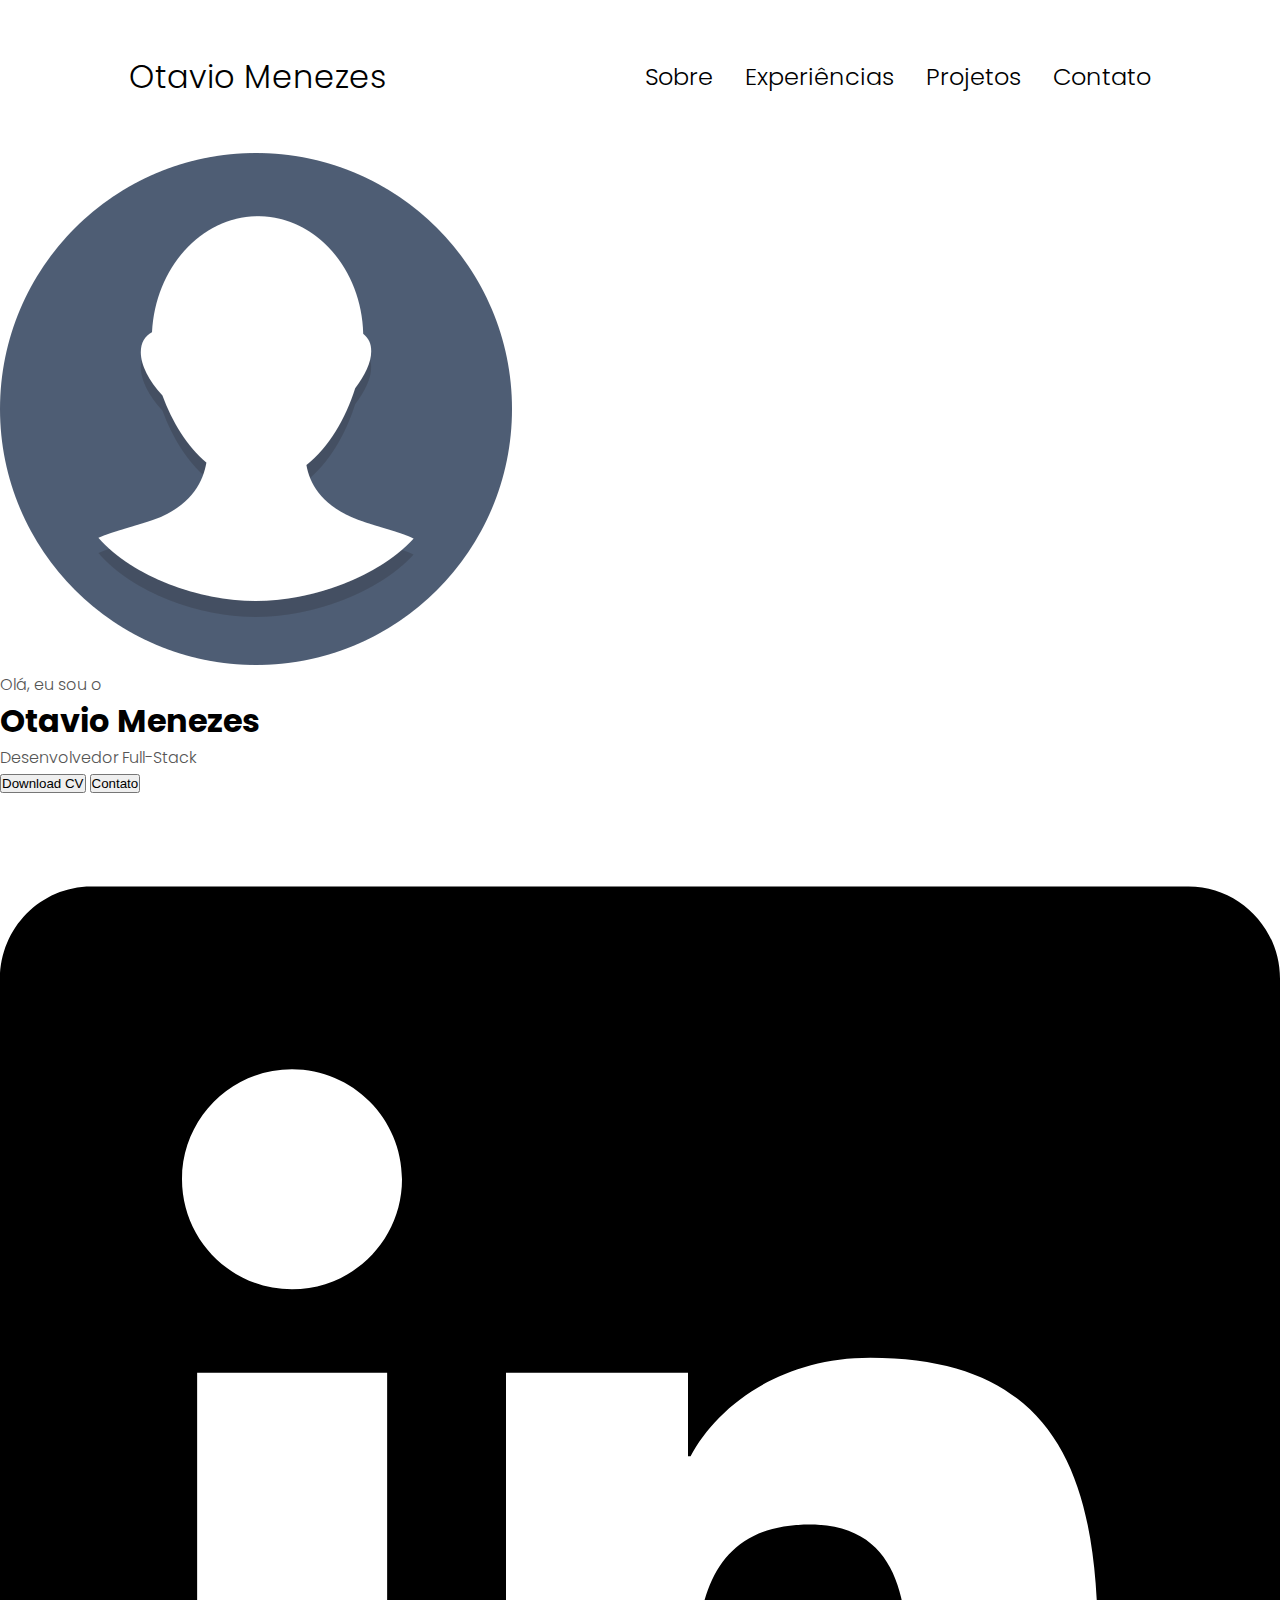
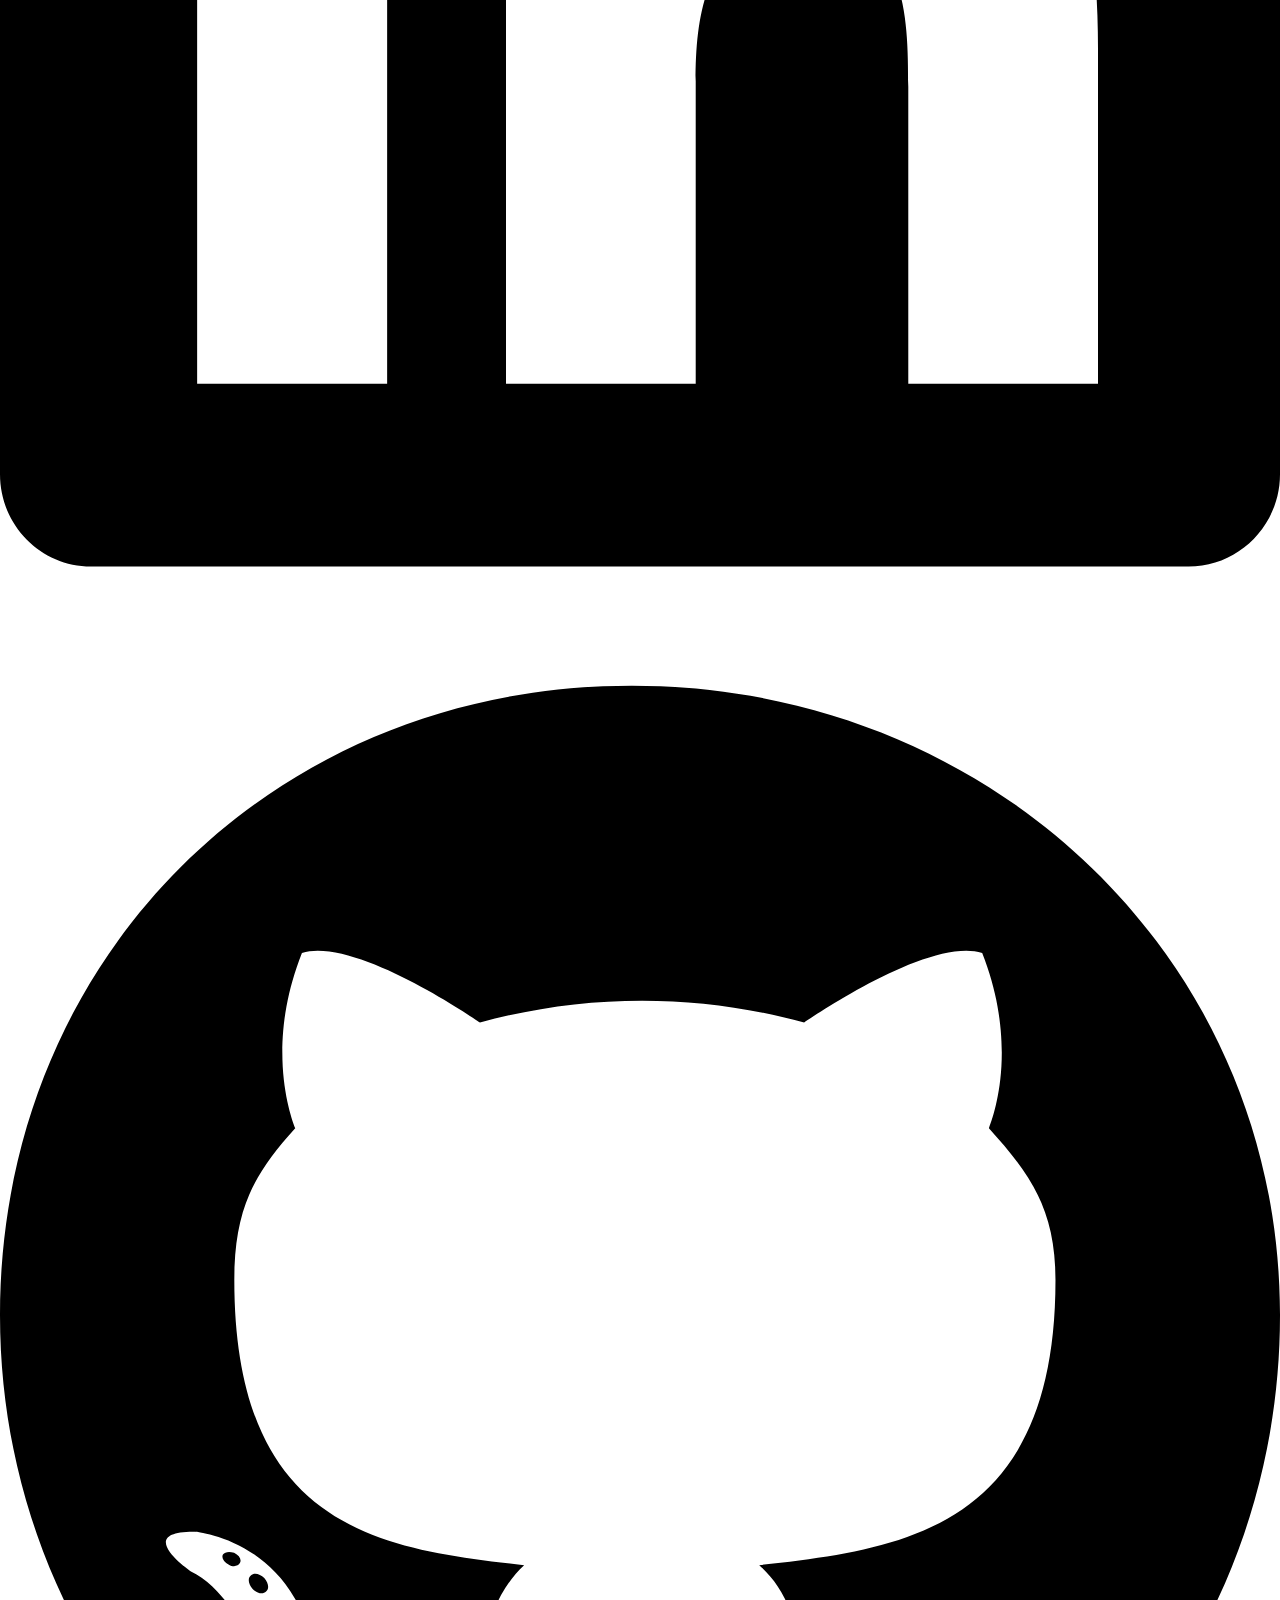
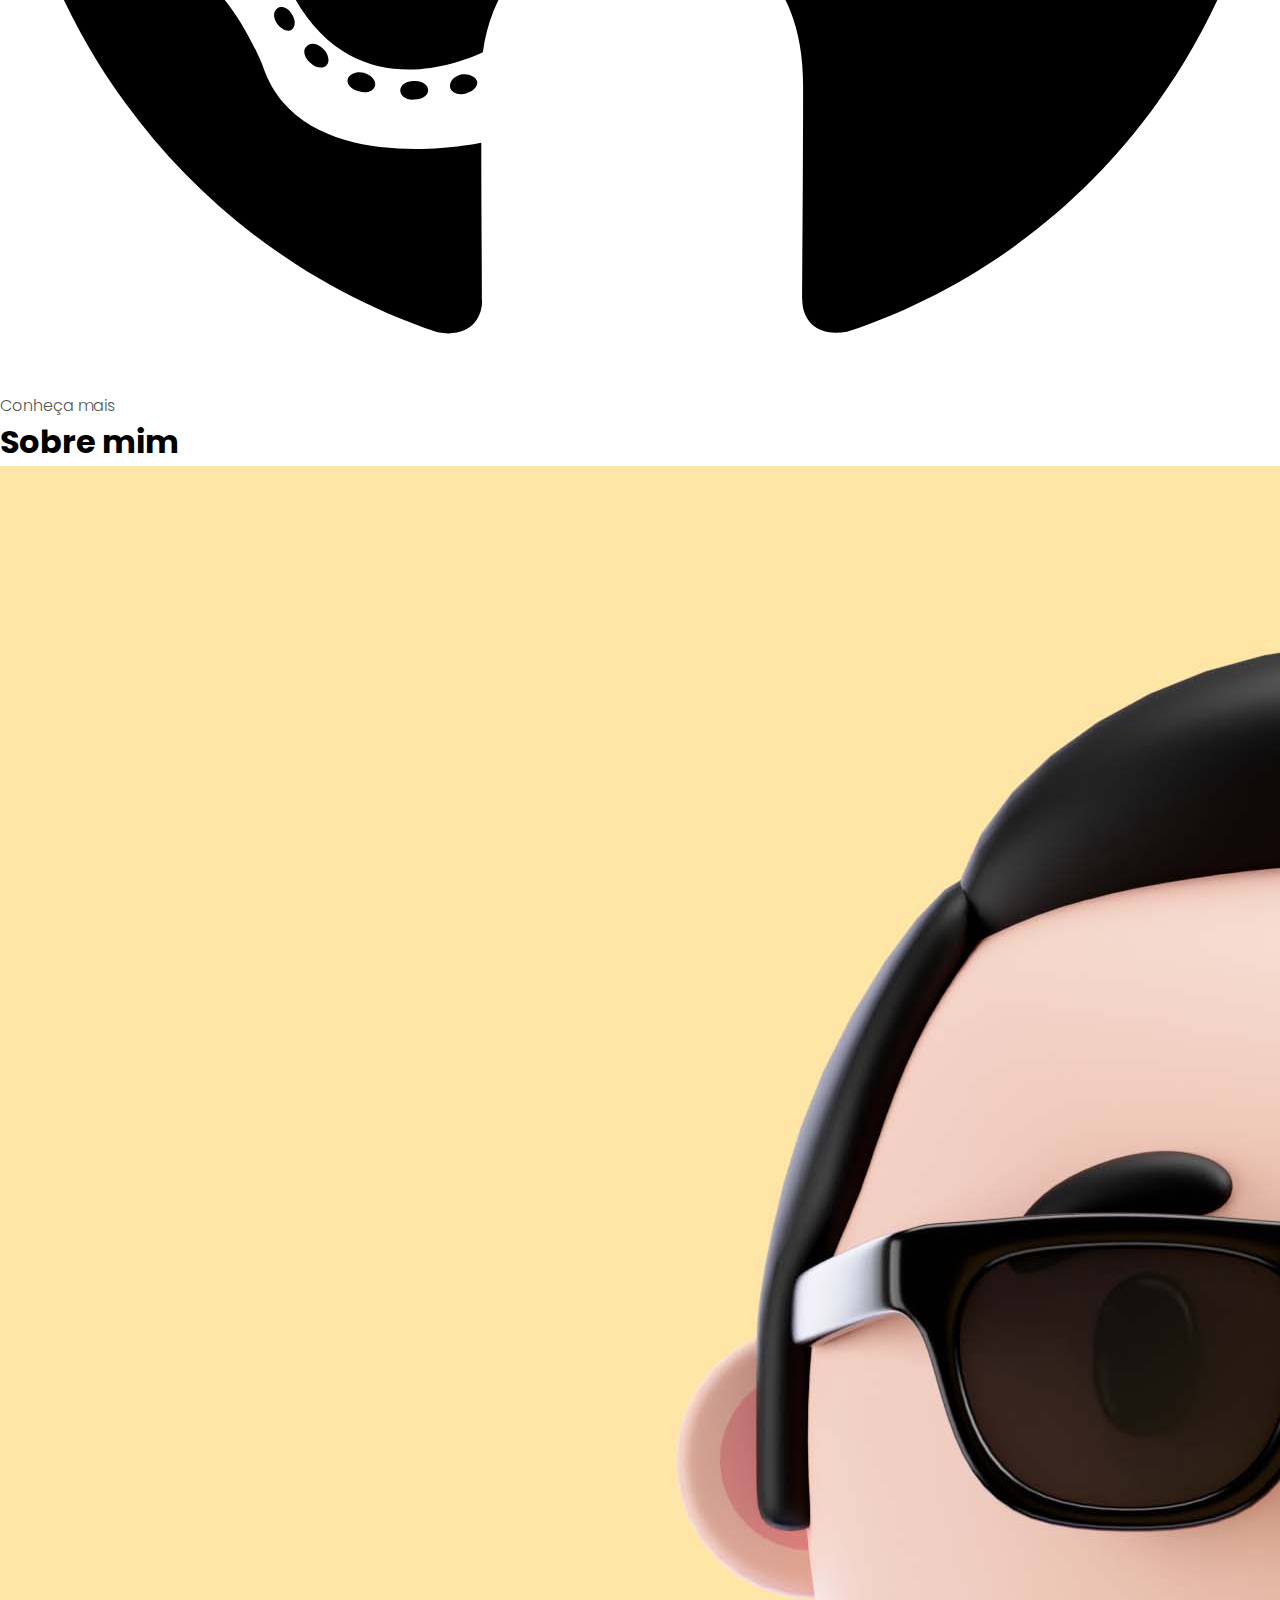
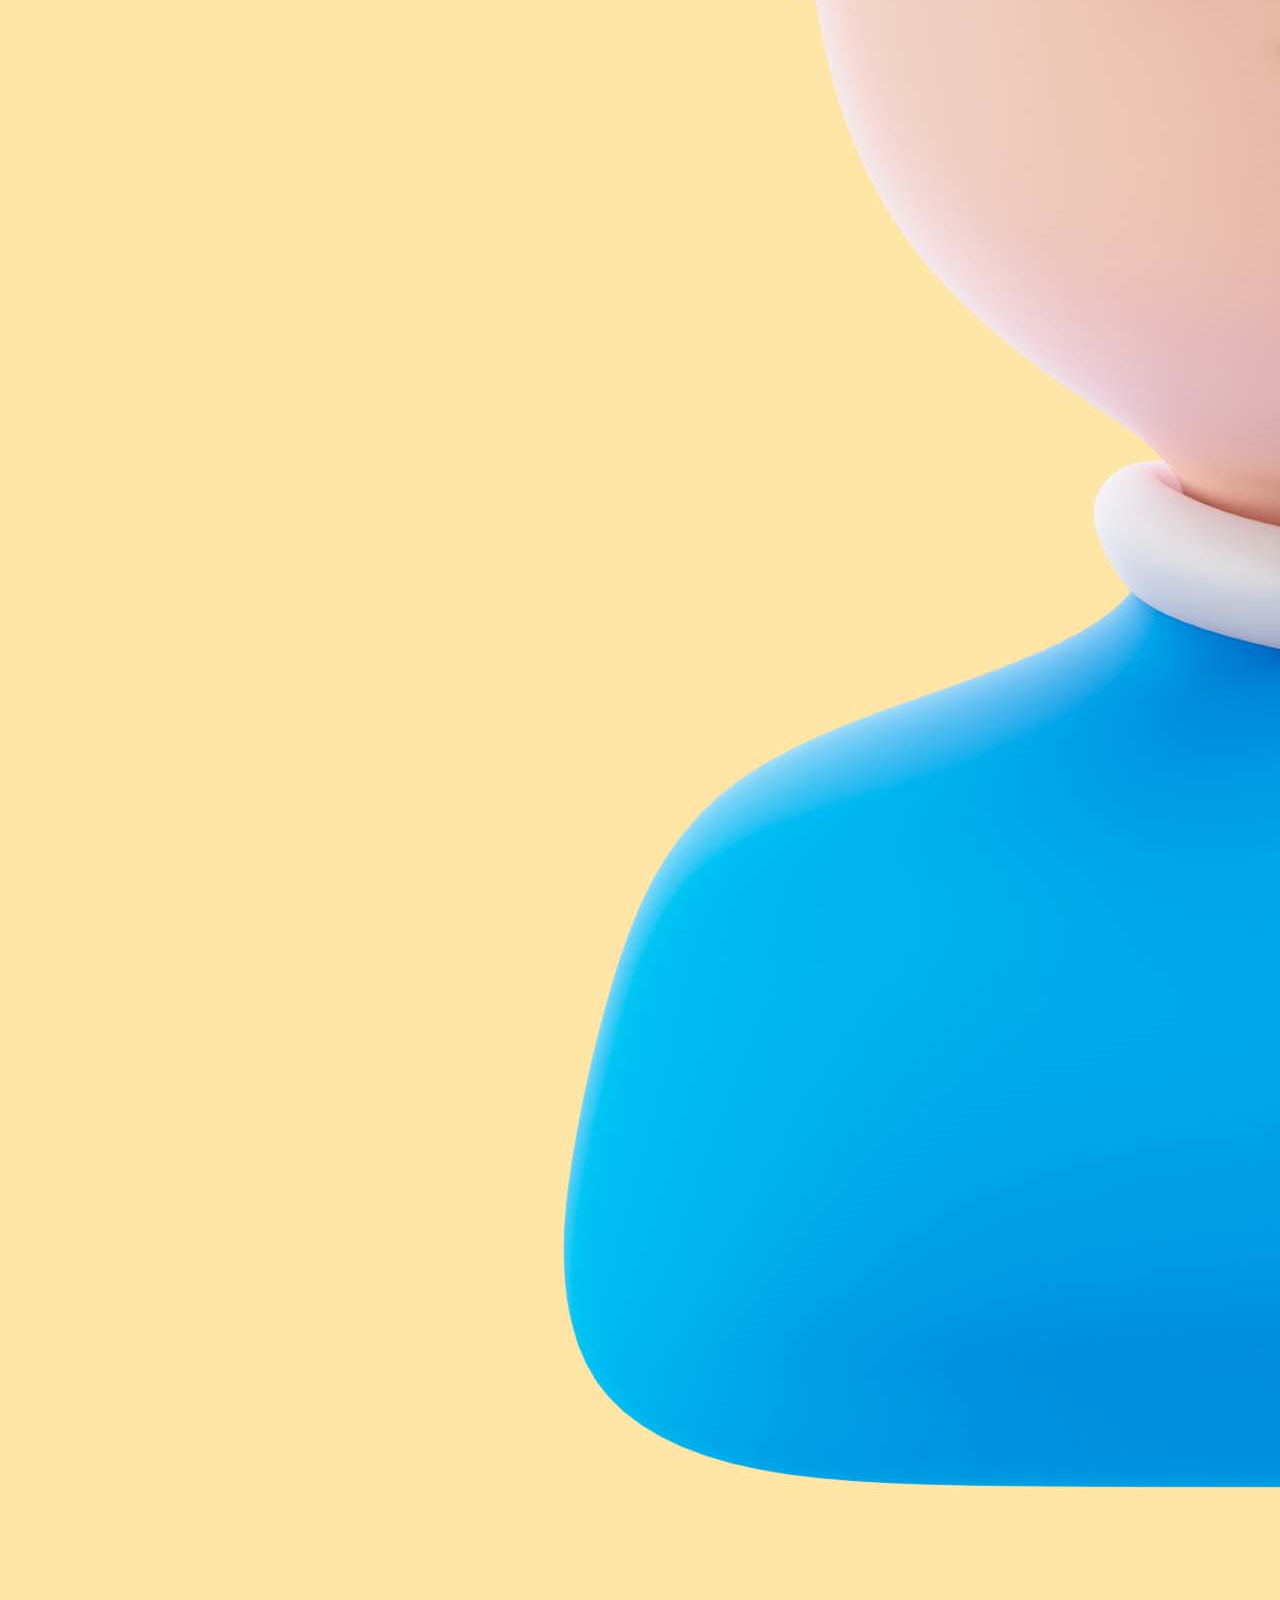
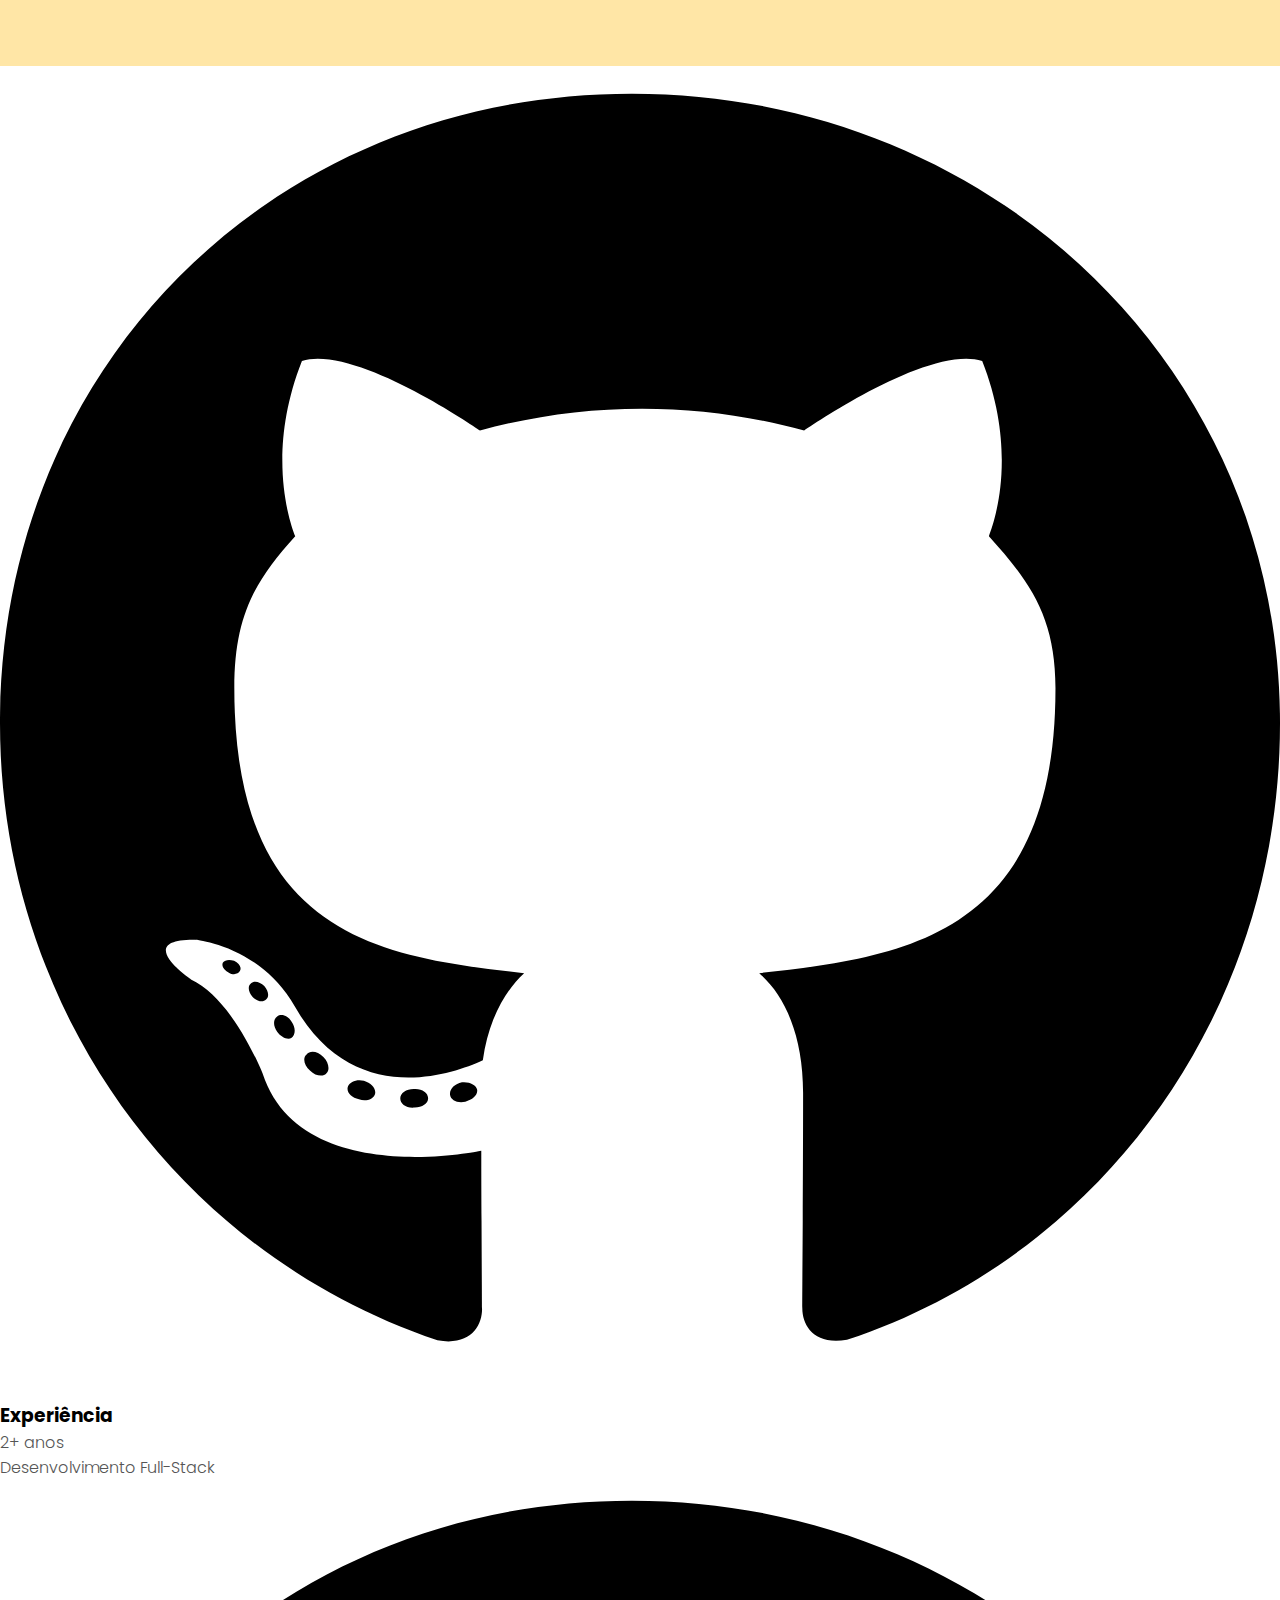
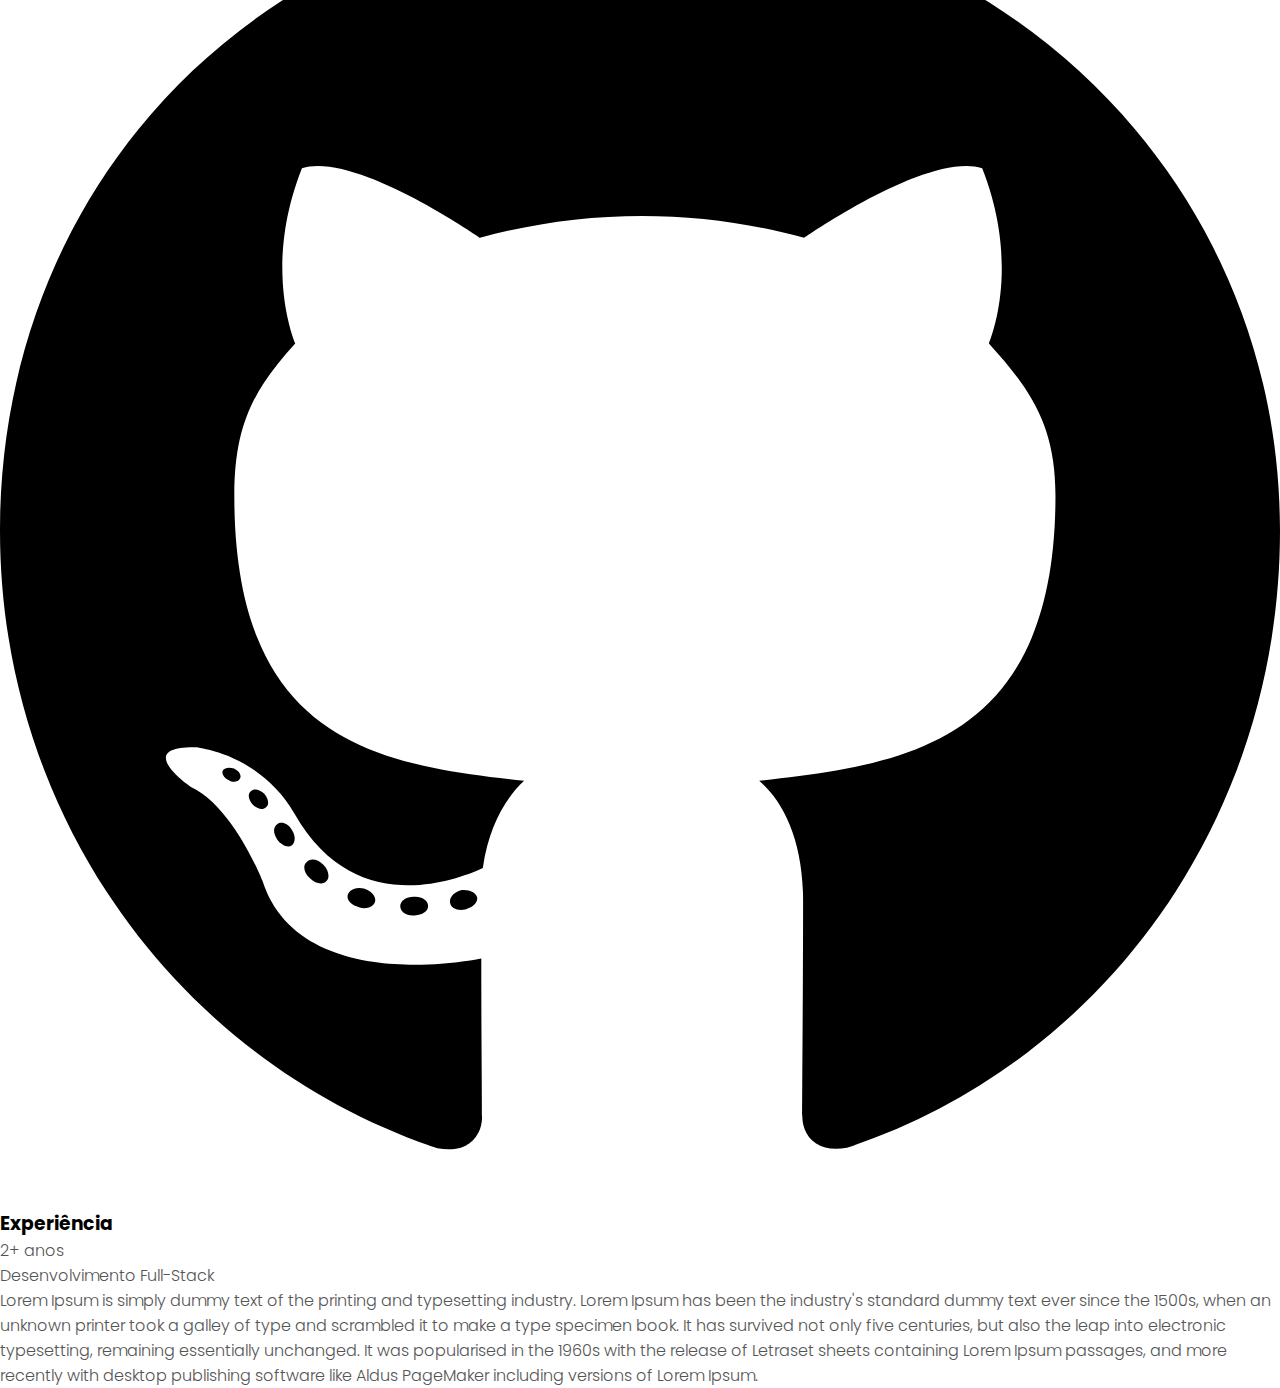
==== index.html @ 98025b1a "build resume and profile" ====
<!DOCTYPE html>
<html lang="pt-br">
<head>
    <meta charset="UTF-8">
    <meta name="viewport" content="width=device-width, initial-scale=1.0">
    <link rel="stylesheet" href="assets/css/colors.css">
    <link rel="stylesheet" href="assets/css/media.css">
    <link rel="stylesheet" href="assets/css/styles.css">
    <title>Otavio Menezes</title>
</head>
<body>

<nav id="main-nav" aria-label="main navigation">
    <div class="logo">Otavio Menezes</div>
    <div>
        <ul class="nav-links">
            <li><a href="#about">Sobre</a></li>
            <li><a href="#experience">Experiências</a></li>
            <li><a href="#projects">Projetos</a></li>
            <li><a href="#contact">Contato</a></li>
        </ul>
    </div>
</nav>
<nav id="hamburger-nav" aria-label="hamburger navigation">
    <div class="logo">Otavio Menezes</div>
    <div class="hamburger-menu">
        <button class="hamburger-icon" onclick="toggleMenu();">
            <span></span>
            <span></span>
            <span></span>
        </button>
        <dl class="hamburger-links">
            <dt><a href="#about" onclick="toggleMenu();">Sobre</a></dt>
            <dt><a href="#experience" onclick="toggleMenu();">Experiências</a></dt>
            <dt><a href="#projects" onclick="toggleMenu();">Projetos</a></dt>
            <dt><a href="#contact" onclick="toggleMenu();">Contato</a></dt>
        </dl>
    </div>
</nav>

<section id="profile">
    <div class="container-image">
        <img src="assets/images/img-user-default.png" alt="Foto de Perfil Otavio Menezes">
    </div>
    <div class="profile-text">
        <p class="text-p1">Olá, eu sou o</p>
        <h1 class="text">Otavio Menezes</h1>
        <p class="text-p2">Desenvolvedor Full-Stack</p>
        <div class="profile-btn">
            <button class="btn btn-secondary" onclick="openCV()">Download CV</button>
            <button class="btn btn-primary" onclick="location.href='./#cantact'">Contato</button>
        </div>
        <div class="profile-socials">
            <a href="https://www.linkedin.com/in/otaviorenan/" target="_blank">
                <img class="icon" src="./assets/icons/linkedin-brands-solid.svg" alt="Meu Perfil no LinkedIn">
            </a>
            <a href="https://www.github.com/OtavioRenan" target="_blank">
                <img class="icon" src="./assets/icons/github-brands-solid.svg" alt="Meu Perfil no GitHub">
            </a>
        </div>
    </div>
</section>

<section id="about">
    <p class="text-p1">Conheça mais</p>
    <h1 class="title">Sobre mim</h1>
    <div class="container">
        <div class="container-image">
            <img src="./assets/images/img-user-secondary.jpg" alt="Foto de Perfil"></img>
        </div>
        <div class="about-details">
            <div class="about-group">
                <div class="about-item">
                    <img class="icon" src="./assets/icons/github-brands-solid.svg" alt="Github"></img>
                    <h3>Experiência</h3>
                    <p>2+ anos <br> Desenvolvimento Full-Stack</p>
                </div>
                <div class="about-item">
                    <img class="icon" src="./assets/icons/github-brands-solid.svg" alt="Github"></img>
                    <h3>Experiência</h3>
                    <p>2+ anos <br> Desenvolvimento Full-Stack</p>
                </div>
            </div>

            <div class="container-text">
                <p>
                    Lorem Ipsum is simply dummy text of the printing and typesetting industry. Lorem Ipsum has been the
                    industry's standard dummy text ever since the 1500s, when an unknown printer took a galley of type
                    and scrambled it to make a type specimen book. It has survived not only five centuries, but also the
                    leap into electronic typesetting, remaining essentially unchanged. It was popularised in the 1960s
                    with the release of Letraset sheets containing Lorem Ipsum passages, and more recently with desktop
                    publishing software like Aldus PageMaker including versions of Lorem Ipsum.
                </p>
            </div>
        </div>
    </div>
</section>
<script src="assets/js/script.js"></script>
</body>
</html>
---- assets/css/colors.css ----
:root {
    --primary: rgb(85, 85, 85);
    --secondary: rgb(181, 181, 181);
    --third: rgb(53, 53, 53);
    --fourth: rgb(0, 0, 0);
    --fifth: rgb(255, 255, 255);
    --sixth: rgb(163, 163, 163);
    --black: black;
    --white: white;
}
---- assets/css/media.css ----
@media screen and (max-width: 1200px) {
    #main-nav {
        display: none;
    }

    #hamburger-nav {
        display: flex !important;
    }
}
---- assets/css/styles.css ----
@import url('https://fonts.googleapis.com/css2?family=Poppins:wght@300;400&display=swap');

html {
    scroll-behavior: smooth;
}

* {
    margin: 0;
    padding: 0;
}

body {
    font-family: "Poppins", sans-serif;
    font-weight: 300;
    font-style: normal;
}

p {
    color: rgb(85, 85, 85);
}

/* TRANSACTION */

a,
.btn {
    transition: all 300ms ease;
}

/* MAIN NAV */
nav {
    justify-content: space-around;
    align-items: center ;
    height: 17vh;
}

nav, .nav-links {
    display: flex;
}

.nav-links {
    gap: 2rem;
    list-style: none;
    font-size: 1.5rem;
}

a {
    color: black;
    text-decoration: none;
    text-decoration-color: white;
}

a:hover, dt:hover {
    color: gray !important;
    text-decoration: underline;
    text-underline-offset: 1rem;
    text-decoration-color: rgb(181, 181, 181);
}

.logo {
    font-size: 2rem;
}

.logo:hover {
    cursor: default;
}

/* HAMBURGER MENU */
#hamburger-nav {
    display: none;
}

.hamburger-menu {
    position: relative;
    display: inline-block;

    button, input[type="submit"], input[type="reset"] {
        background: none;
        color: inherit;
        border: none;
        padding: 0;
        font: inherit;
        cursor: pointer;
        outline: inherit;
    }
}

.hamburger-icon {
    display: flex;
    flex-direction: column;
    justify-content: space-between;
    height: 24px;
    width: 30px;
    cursor: pointer;
}

.hamburger-icon span {
    width: 100%;
    height: 2px;
    background-color: black;
    transition: all 0.3ms ease-in-out;
}

.hamburger-links {
    position: absolute;
    top: 100%;
    right: 0;
    background-color: white;
    width: fit-content;
    max-height: 0;
    overflow: hidden;
    transition: all 0.3ms ease-in-out;
}

.hamburger-links a {
    display: block;
    padding: 10px;
    text-align: center;
    font-size: 1.5rem;
    color: black;
    text-decoration: none;
    transition: all 0.3ms ease-in-out;
}

.hamburger-links dt {
    list-style: none;
}

.hamburger-links.active {
    max-height: 300px;
}

.hamburger-icon.active span:first-child {
    transform: rotate(45deg) translate(10px, 5px);
}

.hamburger-icon.active span:nth-child(2) {
    opacity: 0;
}

.hamburger-icon.active span:last-child {
    transform: rotate(-45deg) translate(10px, -5px);
}

.hamburger-icon span:first-child {
    transform: none;
    opacity: 1;
}
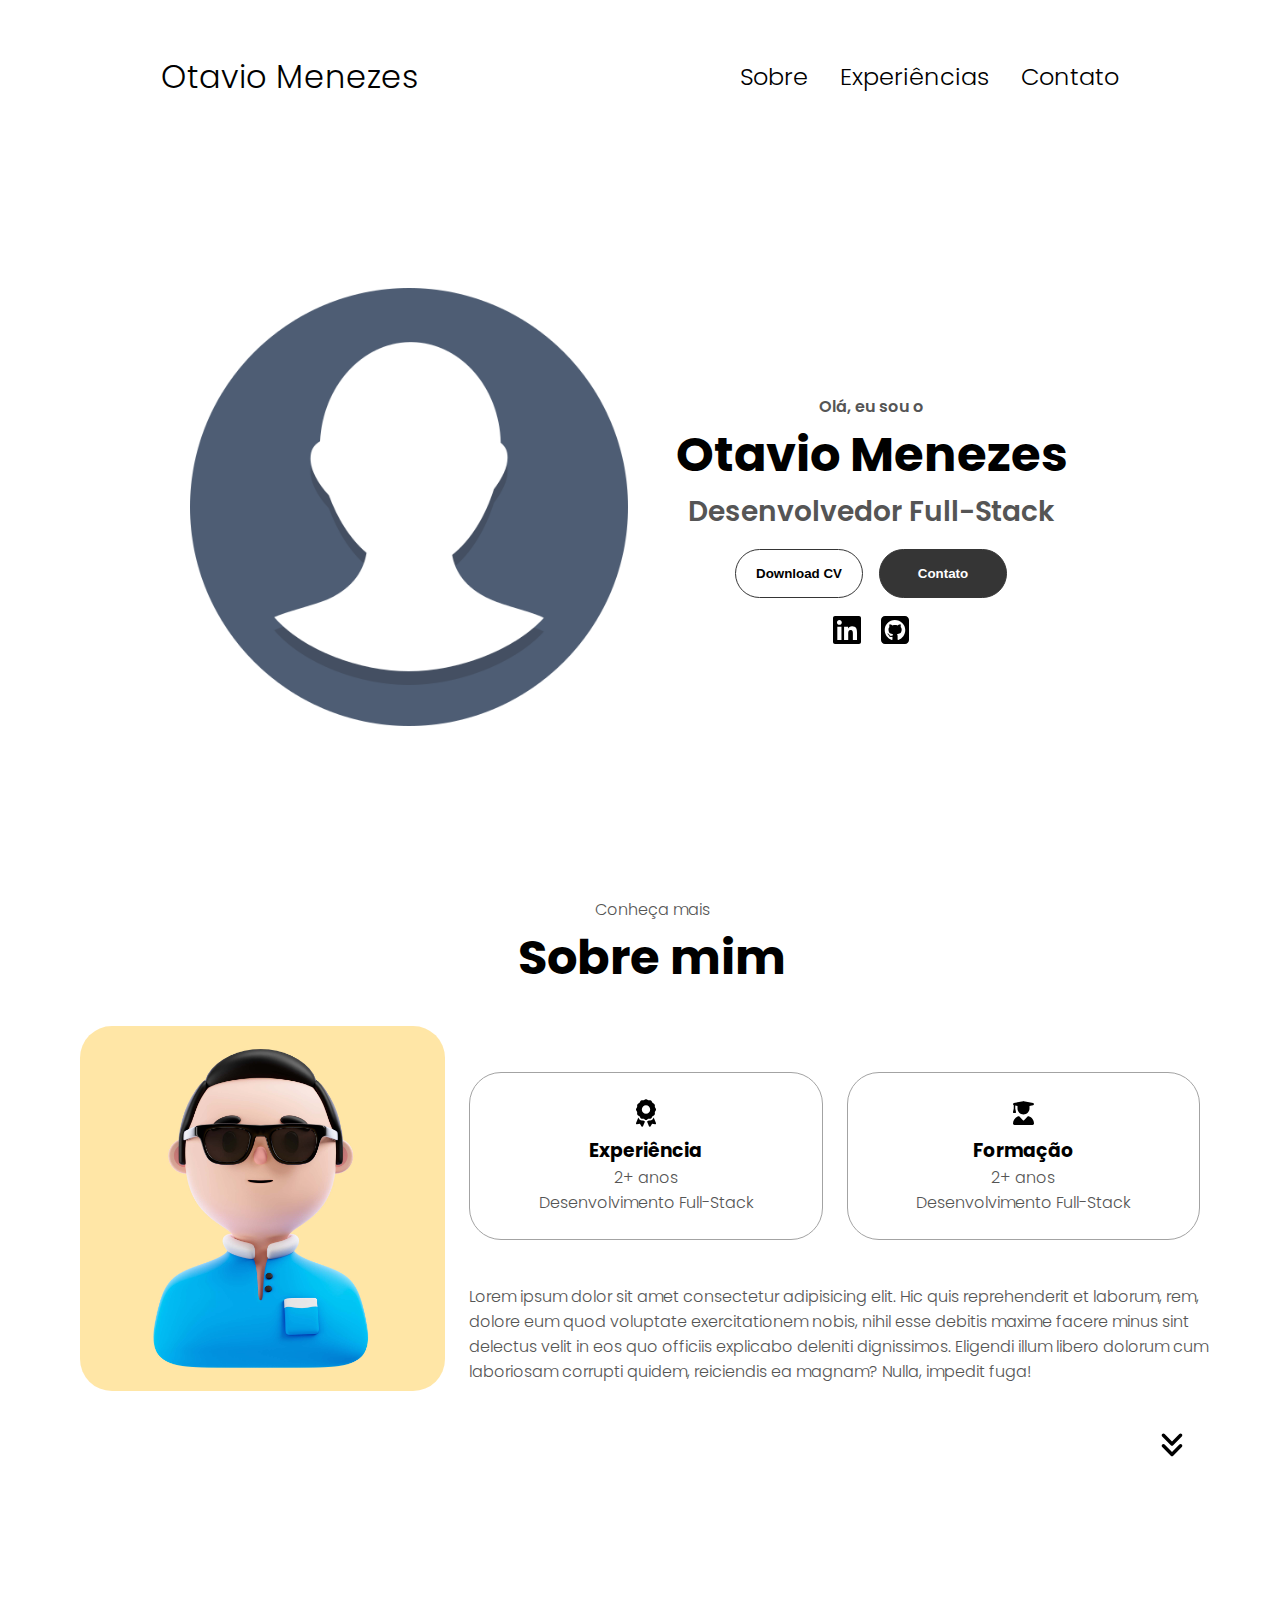
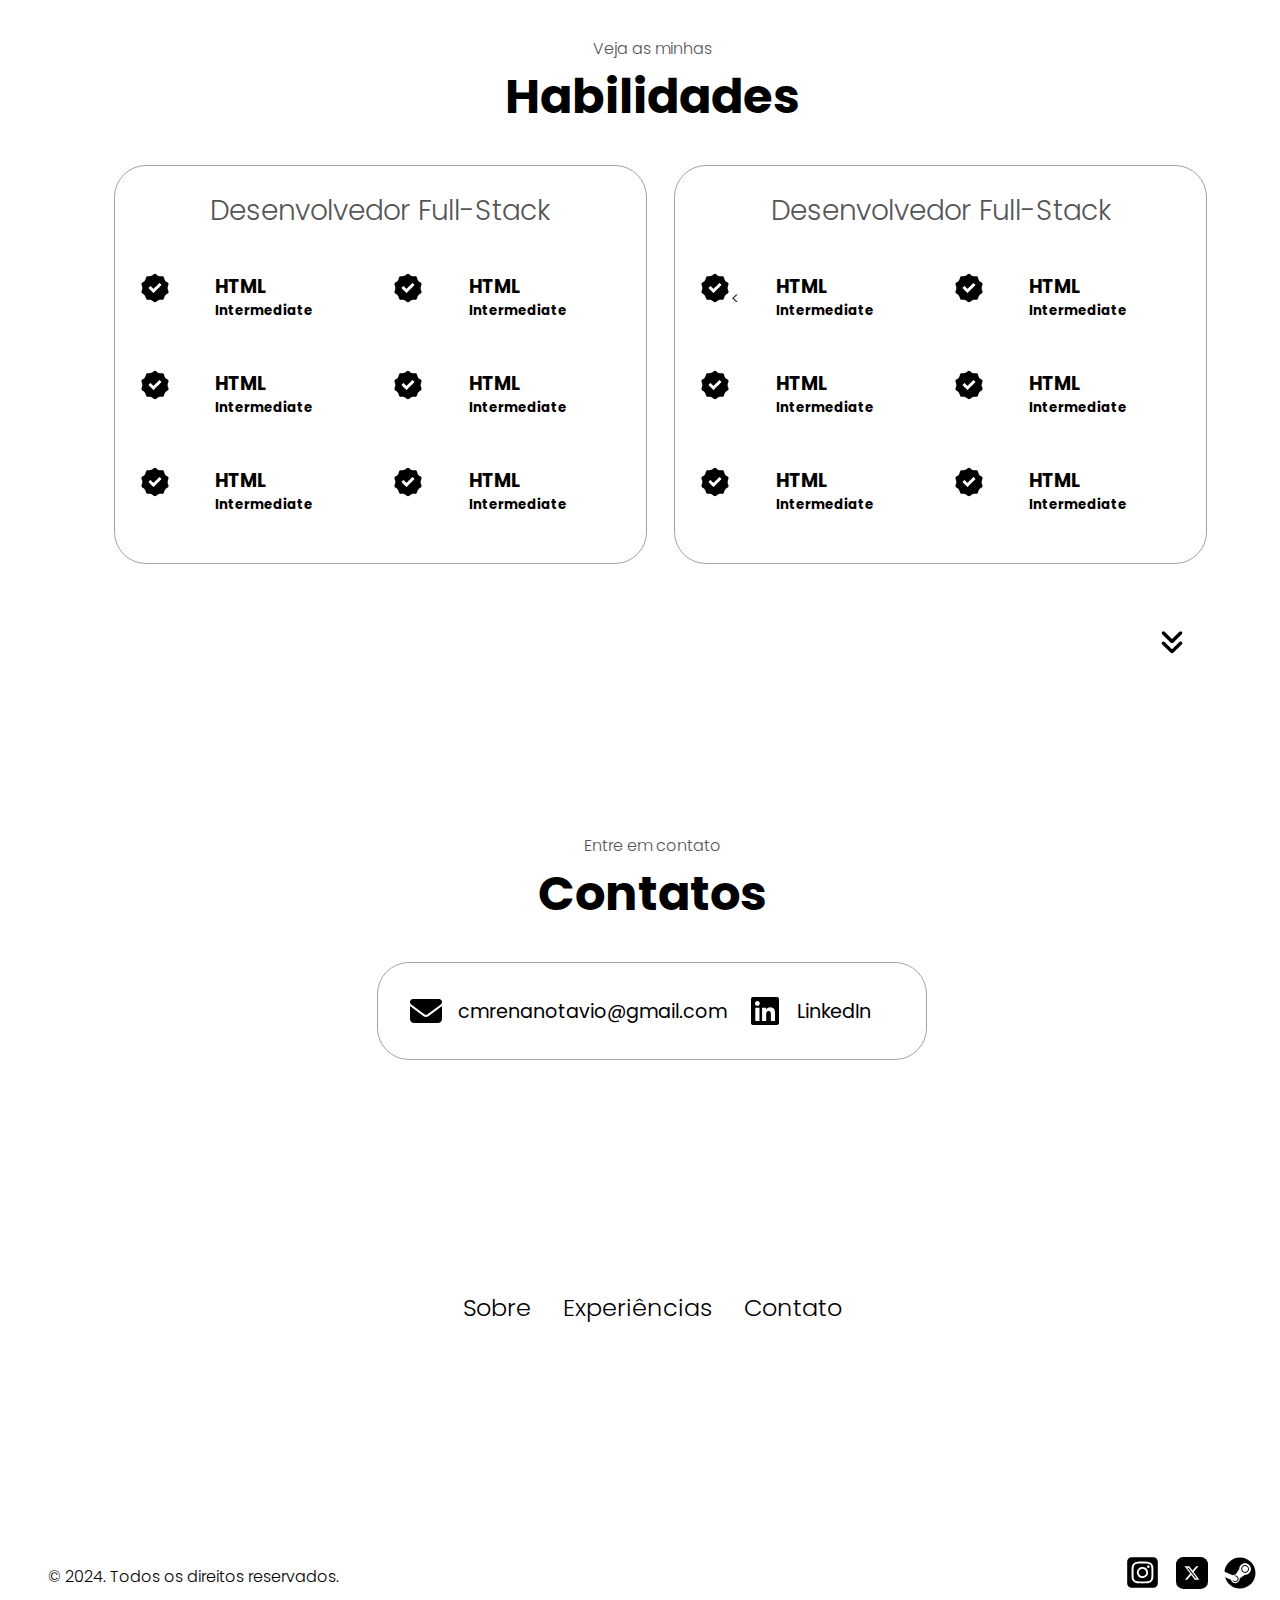
==== commit d43c27fe: "Created session contacts" ====
--- a/index.html
+++ b/index.html
@@ -5,22 +5,22 @@
     <meta name="viewport" content="width=device-width, initial-scale=1.0">
     <link rel="stylesheet" href="assets/css/colors.css">
     <link rel="stylesheet" href="assets/css/media.css">
-    <link rel="stylesheet" href="assets/css/styles.css">
+    <link rel="stylesheet" href="assets/css/style.css">
+    <link rel="stylesheet" href="assets/bootstrap-5.3.3-dist/css/bootstrap-grid.css">
     <title>Otavio Menezes</title>
 </head>
 <body>
-
 <nav id="main-nav" aria-label="main navigation">
     <div class="logo">Otavio Menezes</div>
     <div>
         <ul class="nav-links">
             <li><a href="#about">Sobre</a></li>
             <li><a href="#experience">Experiências</a></li>
-            <li><a href="#projects">Projetos</a></li>
             <li><a href="#contact">Contato</a></li>
         </ul>
     </div>
 </nav>
+
 <nav id="hamburger-nav" aria-label="hamburger navigation">
     <div class="logo">Otavio Menezes</div>
     <div class="hamburger-menu">
@@ -32,69 +32,357 @@
         <dl class="hamburger-links">
             <dt><a href="#about" onclick="toggleMenu();">Sobre</a></dt>
             <dt><a href="#experience" onclick="toggleMenu();">Experiências</a></dt>
-            <dt><a href="#projects" onclick="toggleMenu();">Projetos</a></dt>
             <dt><a href="#contact" onclick="toggleMenu();">Contato</a></dt>
         </dl>
     </div>
 </nav>
 
 <section id="profile">
-    <div class="container-image">
-        <img src="assets/images/img-user-default.png" alt="Foto de Perfil Otavio Menezes">
-    </div>
-    <div class="profile-text">
-        <p class="text-p1">Olá, eu sou o</p>
-        <h1 class="text">Otavio Menezes</h1>
-        <p class="text-p2">Desenvolvedor Full-Stack</p>
-        <div class="profile-btn">
-            <button class="btn btn-secondary" onclick="openCV()">Download CV</button>
-            <button class="btn btn-primary" onclick="location.href='./#cantact'">Contato</button>
-        </div>
-        <div class="profile-socials">
-            <a href="https://www.linkedin.com/in/otaviorenan/" target="_blank">
-                <img class="icon" src="./assets/icons/linkedin-brands-solid.svg" alt="Meu Perfil no LinkedIn">
+    <div class="container">
+        <div class="row">
+            <div class="profile-image col-lg-6 d-flex justify-content-center">
+                <img src="assets/images/img-user-default.png" alt="Foto de Perfil Otavio Menezes">
+            </div>
+            <div class="profile-text col-lg-6">
+                <p class="text-p1">Olá, eu sou o</p>
+                <h1 class="title">Otavio Menezes</h1>
+                <p class="text-p2">Desenvolvedor Full-Stack</p>
+                <div class="profile-btn">
+                    <button class="btn btn-secondary" onclick="openCV()">Download CV</button>
+                    <button class="btn btn-primary" onclick="location.href='./#cantact'">Contato</button>
+                </div>
+                <div class="profile-socials">
+                    <a href="https://www.linkedin.com/in/otaviorenan/" target="_blank">
+                        <img class="icon" src="./assets/icons/linkedin-brands-solid.svg" alt="Meu Perfil no LinkedIn">
+                    </a>
+                    <a href="https://www.github.com/OtavioRenan" target="_blank">
+                        <img class="icon" src="./assets/icons/square-github-brands-solid.svg"
+                             alt="Meu Perfil no GitHub">
+                    </a>
+                </div>
+            </div>
+        </div>
+    </div>
+</section>
+
+<section id="about">
+    <div class="container-fluid">
+        <div class="row align-items-center">
+            <p class="text-p1">Conheça mais</p>
+            <h1 class="title">Sobre mim</h1>
+            <div class="col-lg-4 col-sm-12 d-flex justify-content-center">
+                <div class="about-image">
+                    <img src="./assets/images/img-user-secondary.jpg" alt="Foto de Perfil">
+                </div>
+            </div>
+            <div class="col-lg-8 col-sm-12">
+                <div class="about-details">
+                    <div class="about-group">
+                        <div class="row">
+                            <div class="about-item">
+                                <img class="icon" src="./assets/icons/award-solid.svg" alt="Experiência">
+                                <h3>Experiência</h3>
+                                <p>2+ anos <br> Desenvolvimento Full-Stack</p>
+                            </div>
+                            <div class="about-item">
+                                <img class="icon" src="./assets/icons/user-graduate-solid.svg" alt="Formação">
+                                <h3>Formação</h3>
+                                <p>2+ anos <br> Desenvolvimento Full-Stack</p>
+                            </div>
+                        </div>
+                    </div>
+
+                    <div class="container-text">
+                        <p>
+                            Lorem ipsum dolor sit amet consectetur adipisicing elit. Hic quis reprehenderit et laborum,
+                            rem, dolore eum quod voluptate exercitationem nobis, nihil esse debitis maxime facere minus
+                            sint delectus velit in eos quo officiis explicabo deleniti dignissimos. Eligendi illum
+                            libero dolorum cum laboriosam corrupti quidem, reiciendis ea magnam? Nulla, impedit fuga!
+                        </p>
+                    </div>
+                </div>
+            </div>
+        </div>
+    </div>
+    <div class="container-fluid d-flex justify-content-end">
+        <div class="row">
+            <a href="#experience">
+                <img class="arrow" src="./assets/icons/angles-down-solid.svg" alt="Next Page">
             </a>
-            <a href="https://www.github.com/OtavioRenan" target="_blank">
-                <img class="icon" src="./assets/icons/github-brands-solid.svg" alt="Meu Perfil no GitHub">
+        </div>
+    </div>
+</section>
+
+<section id="experience">
+    <div class="container-fluid">
+        <div class="row">
+            <p class="text-p1">Veja as minhas</p>
+            <h1 class="title">Habilidades</h1>
+        </div>
+
+        <div class="row experience-collection">
+            <div class="col-md-6 d-flex justify-content-center align-items-center">
+                <div class="experience-group">
+                    <p class="text-p2">Desenvolvedor Full-Stack</p>
+                    <div class="row">
+                        <div class="col-12 col-sm-6">
+                            <article>
+                                <div class="row">
+                                    <div class="col-4">
+                                        <img class="icon" src="./assets/icons/verified-solid.svg" alt="Verified">
+                                    </div>
+                                    <div class="col-8">
+                                        <h3>HTML</h3>
+                                        <h5>Intermediate</h5>
+                                    </div>
+                                </div>
+                            </article>
+                        </div>
+                        <div class="col-12 col-sm-6">
+                            <article>
+                                <div class="row">
+                                    <div class="col-4">
+                                        <img class="icon" src="./assets/icons/verified-solid.svg" alt="Verified">
+                                    </div>
+                                    <div class="col-8">
+                                        <h3>HTML</h3>
+                                        <h5>Intermediate</h5>
+                                    </div>
+                                </div>
+                            </article>
+                        </div>
+                        <div class="col-12 col-sm-6">
+                            <article>
+                                <div class="row">
+                                    <div class="col-4">
+                                        <img class="icon" src="./assets/icons/verified-solid.svg" alt="Verified">
+                                    </div>
+                                    <div class="col-8">
+                                        <h3>HTML</h3>
+                                        <h5>Intermediate</h5>
+                                    </div>
+                                </div>
+                            </article>
+                        </div>
+                        <div class="col-12 col-sm-6">
+                            <article>
+                                <div class="row">
+                                    <div class="col-4">
+                                        <img class="icon" src="./assets/icons/verified-solid.svg" alt="Verified">
+                                    </div>
+                                    <div class="col-8">
+                                        <h3>HTML</h3>
+                                        <h5>Intermediate</h5>
+                                    </div>
+                                </div>
+                            </article>
+                        </div>
+                        <div class="col-12 col-sm-6">
+                            <article>
+                                <div class="row">
+                                    <div class="col-4">
+                                        <img class="icon" src="./assets/icons/verified-solid.svg" alt="Verified">
+                                    </div>
+                                    <div class="col-8">
+                                        <h3>HTML</h3>
+                                        <h5>Intermediate</h5>
+                                    </div>
+                                </div>
+                            </article>
+                        </div>
+                        <div class="col-12 col-sm-6">
+                            <article>
+                                <div class="row">
+                                    <div class="col-4">
+                                        <img class="icon" src="./assets/icons/verified-solid.svg" alt="Verified">
+                                    </div>
+                                    <div class="col-8">
+                                        <h3>HTML</h3>
+                                        <h5>Intermediate</h5>
+                                    </div>
+                                </div>
+                            </article>
+                        </div>
+                    </div>
+                </div>
+            </div>
+
+            <div class="col-md-6 d-flex justify-content-center align-items-center">
+                <div class="experience-group">
+                    <p class="text-p2">Desenvolvedor Full-Stack</p>
+                    <div class="row">
+                        <div class="col-12 col-sm-6">
+                            <article>
+                                <div class="row">
+                                    <div class="col-4">
+                                        <img class="icon" src="./assets/icons/verified-solid.svg" alt="Verified"><
+                                    </div>
+                                    <div class="col-8">
+                                        <h3>HTML</h3>
+                                        <h5>Intermediate</h5>
+                                    </div>
+                                </div>
+                            </article>
+                        </div>
+                        <div class="col-12 col-sm-6">
+                            <article>
+                                <div class="row">
+                                    <div class="col-4">
+                                        <img class="icon" src="./assets/icons/verified-solid.svg" alt="Verified">
+                                    </div>
+                                    <div class="col-8">
+                                        <h3>HTML</h3>
+                                        <h5>Intermediate</h5>
+                                    </div>
+                                </div>
+                            </article>
+                        </div>
+                        <div class="col-12 col-sm-6">
+                            <article>
+                                <div class="row">
+                                    <div class="col-4">
+                                        <img class="icon" src="./assets/icons/verified-solid.svg" alt="Verified">
+                                    </div>
+                                    <div class="col-8">
+                                        <h3>HTML</h3>
+                                        <h5>Intermediate</h5>
+                                    </div>
+                                </div>
+                            </article>
+                        </div>
+                        <div class="col-12 col-sm-6">
+                            <article>
+                                <div class="row">
+                                    <div class="col-4">
+                                        <img class="icon" src="./assets/icons/verified-solid.svg" alt="Verified">
+                                    </div>
+                                    <div class="col-8">
+                                        <h3>HTML</h3>
+                                        <h5>Intermediate</h5>
+                                    </div>
+                                </div>
+                            </article>
+                        </div>
+                        <div class="col-12 col-sm-6">
+                            <article>
+                                <div class="row">
+                                    <div class="col-4">
+                                        <img class="icon" src="./assets/icons/verified-solid.svg" alt="Verified">
+                                    </div>
+                                    <div class="col-8">
+                                        <h3>HTML</h3>
+                                        <h5>Intermediate</h5>
+                                    </div>
+                                </div>
+                            </article>
+                        </div>
+                        <div class="col-12 col-sm-6">
+                            <article>
+                                <div class="row">
+                                    <div class="col-4">
+                                        <img class="icon" src="./assets/icons/verified-solid.svg" alt="Verified">
+                                    </div>
+                                    <div class="col-8">
+                                        <h3>HTML</h3>
+                                        <h5>Intermediate</h5>
+                                    </div>
+                                </div>
+                            </article>
+                        </div>
+                    </div>
+                </div>
+            </div>
+
+        </div>
+    </div>
+    <div class="container-fluid d-flex justify-content-end">
+        <div class="row">
+            <a href="#contact">
+                <img class="arrow" src="./assets/icons/angles-down-solid.svg" alt="Next Page">
             </a>
         </div>
     </div>
 </section>
 
-<section id="about">
-    <p class="text-p1">Conheça mais</p>
-    <h1 class="title">Sobre mim</h1>
-    <div class="container">
-        <div class="container-image">
-            <img src="./assets/images/img-user-secondary.jpg" alt="Foto de Perfil"></img>
-        </div>
-        <div class="about-details">
-            <div class="about-group">
-                <div class="about-item">
-                    <img class="icon" src="./assets/icons/github-brands-solid.svg" alt="Github"></img>
-                    <h3>Experiência</h3>
-                    <p>2+ anos <br> Desenvolvimento Full-Stack</p>
-                </div>
-                <div class="about-item">
-                    <img class="icon" src="./assets/icons/github-brands-solid.svg" alt="Github"></img>
-                    <h3>Experiência</h3>
-                    <p>2+ anos <br> Desenvolvimento Full-Stack</p>
-                </div>
-            </div>
-
-            <div class="container-text">
-                <p>
-                    Lorem Ipsum is simply dummy text of the printing and typesetting industry. Lorem Ipsum has been the
-                    industry's standard dummy text ever since the 1500s, when an unknown printer took a galley of type
-                    and scrambled it to make a type specimen book. It has survived not only five centuries, but also the
-                    leap into electronic typesetting, remaining essentially unchanged. It was popularised in the 1960s
-                    with the release of Letraset sheets containing Lorem Ipsum passages, and more recently with desktop
-                    publishing software like Aldus PageMaker including versions of Lorem Ipsum.
-                </p>
-            </div>
-        </div>
-    </div>
-</section>
+<section id="contact">
+    <div class="container-fluid">
+        <div class="row">
+            <p class="text-p1">Entre em contato</p>
+            <h1 class="title">Contatos</h1>
+        </div>
+
+        <div class="row d-flex align-items-center justify-content-center">
+            <div class="contact-group">
+                <div class="col-12">
+                    <div class="row d-flex justify-content-center">
+                        <div class="col-sm-12 col-md-8 d-flex align-items-center contact-content">
+                            <img class="icon me-3" src="./assets/icons/envelope-solid.svg" alt="E-mail">
+                            <a href="mailto:cmrenanotavio@gmail.com" target="_blank">cmrenanotavio@gmail.com</a>
+                        </div>
+                        <div class="col-sm-12 col-md-4 d-flex align-items-center contact-content">
+                            <img class="icon me-3" src="./assets/icons/linkedin-brands-solid.svg" alt="LinkedIn">
+                            <a href="https://www.linkedin.com/in/otaviorenan/" target="_blank">LinkedIn</a>
+                        </div>
+                    </div>
+                </div>
+            </div>
+        </div>
+    </div>
+</section>
+
+<section id="sec-nav">
+    <div class="container-fluid">
+        <div class="row">
+            <nav class="container-fluid d-flex align-items-center"
+                 aria-label="navigation">
+                <ul class="nav-links">
+                    <li>
+                        <a href="#about">Sobre</a>
+                    </li>
+                    <li>
+                        <a href="#experience">Experiências</a>
+                    </li>
+                    <li>
+                        <a href="#contact">Contato</a>
+                    </li>
+                </ul>
+            </nav>
+        </div>
+    </div>
+</section>
+
+<section id="sec-footer">
+    <footer class="container-fluid">
+        <div class="row">
+            <div class="d-flex flex-wrap justify-content-between align-items-center">
+                <div class="">
+                    <span class="text-muted">© 2024. Todos os direitos reservados.</span>
+                </div>
+
+                <div class="col-md-4 d-flex justify-content-end align-items-center">
+                    <div class="ms-3">
+                        <a href="https://www.instagram.com/_otaviorenan" target="_blank">
+                            <img class="icon-s1" src="./assets/icons/square-instagram-brands-solid.svg" alt="Instagram">
+                        </a>
+                    </div>
+
+                    <div class="ms-3">
+                        <a href="https://x.com/_otaviorenan?lang=pt" target="_blank">
+                            <img class="icon" src="./assets/icons/x-social-media-logo-icon.svg" alt="X Social Media">
+                        </a>
+                    </div>
+
+                    <div class="ms-3">
+                        <a href="https://steamcommunity.com/id/_seuporra/" target="_blank">
+                            <img class="icon" src="./assets/icons/steam-brands-solid.svg" alt="Steam">
+                        </a>
+                    </div>
+                </div>
+            </div>
+        </div>
+    </footer>
+</section>
+
 <script src="assets/js/script.js"></script>
 </body>
-</html>+</html>
--- a/assets/css/media.css
+++ b/assets/css/media.css
@@ -6,4 +6,32 @@
     #hamburger-nav {
         display: flex !important;
     }
+}
+
+@media screen and (max-width: 766px) {
+    .about-group .row {
+        width: 100vh !important;
+    }
+}
+
+
+@media screen and (max-width: 766px) {
+    #sec-nav {
+        .nav-links {
+            gap: 5% !important;
+        }
+
+
+        a {
+            font-size: 60%;
+        }
+
+        ul {
+            margin-left: -20% !important;
+        }
+    }
+
+    footer span {
+        font-size: 85%;
+    }
 }--- a/assets/css/style.css
+++ b/assets/css/style.css
@@ -0,0 +1,363 @@
+@import url('https://fonts.googleapis.com/css2?family=Poppins:wght@300;400&display=swap');
+
+html {
+    scroll-behavior: smooth;
+}
+
+* {
+    margin: 0;
+    padding: 0;
+}
+
+body {
+    font-family: "Poppins", sans-serif;
+    font-weight: 300;
+    font-style: normal;
+}
+
+p {
+    color: var(--primary);
+}
+
+/* TRANSACTION */
+
+a,
+.btn {
+    transition: all 300ms ease;
+}
+
+/* MAIN NAV */
+nav {
+    justify-content: space-around;
+    align-items: center;
+    height: 17vh;
+}
+
+nav, .nav-links {
+    display: flex;
+}
+
+.nav-links {
+    gap: 2rem;
+    list-style: none;
+    font-size: 1.5rem;
+}
+
+a {
+    color: var(--black);
+    text-decoration: none;
+    text-decoration-color: var(--white);
+}
+
+a:hover,
+dt:hover {
+    color: var(--primary) !important;
+    text-decoration: underline;
+    text-underline-offset: 1rem;
+    text-decoration-color: var(--secondary);
+}
+
+.logo {
+    font-size: 2rem;
+}
+
+.logo:hover {
+    cursor: default;
+}
+
+.icon {
+    cursor: pointer;
+    width: 2rem;
+    height: 2rem;
+}
+
+.icon-s1 {
+    cursor: pointer;
+    width: 2.2rem;
+    height: 2.2rem;
+}
+
+.text-p1 {
+    text-align: center;
+}
+
+.text-p2 {
+    text-align: center;
+    font-size: 1.75rem;
+    margin-bottom: 1rem;
+}
+
+.title {
+    font-size: 3rem;
+    text-align: center;
+}
+
+section {
+    padding: 15vh 4vh 4vh 4vh;
+
+    footer {
+        padding: 0 4vh 0 4vh;
+    }
+}
+
+.arrow {
+    width: 1.5rem;
+    margin-right: 8vh;
+    padding-top: 2rem;
+}
+
+#experience,
+#about,
+#contact{
+    .title {
+        padding-bottom: 2rem;
+    }
+}
+
+/* HAMBURGER MENU */
+#hamburger-nav {
+    display: none;
+}
+
+.hamburger-menu {
+    position: relative;
+    display: inline-block;
+
+    button, input[type="submit"], input[type="reset"] {
+        background: none;
+        color: inherit;
+        border: none;
+        padding: 0;
+        font: inherit;
+        cursor: pointer;
+        outline: inherit;
+    }
+}
+
+.hamburger-icon {
+    display: flex;
+    flex-direction: column;
+    justify-content: space-between;
+    height: 24px;
+    width: 30px;
+    cursor: pointer;
+}
+
+.hamburger-icon span {
+    width: 100%;
+    height: 2px;
+    background-color: var(--black);
+    transition: all 0.3ms ease-in-out;
+}
+
+.hamburger-links {
+    position: absolute;
+    top: 100%;
+    right: 0;
+    background-color: var(--white);
+    width: fit-content;
+    max-height: 0;
+    overflow: hidden;
+    transition: all 0.3ms ease-in-out;
+}
+
+.hamburger-links a {
+    display: block;
+    padding: 10px;
+    text-align: center;
+    font-size: 1.5rem;
+    color: var(--black);
+    text-decoration: none;
+    transition: all 0.3ms ease-in-out;
+}
+
+.hamburger-links dt {
+    list-style: none;
+}
+
+.hamburger-links.active {
+    max-height: 300px;
+}
+
+.hamburger-icon.active span:first-child {
+    transform: rotate(45deg) translate(10px, 5px);
+}
+
+.hamburger-icon.active span:nth-child(2) {
+    opacity: 0;
+}
+
+.hamburger-icon.active span:last-child {
+    transform: rotate(-45deg) translate(10px, -5px);
+}
+
+.hamburger-icon span:first-child {
+    transform: none;
+    opacity: 1;
+}
+
+/* PROFILE */
+#profile .container {
+    max-width: 900px;
+}
+
+.profile-text {
+    align-self: center;
+    text-align: center;
+    padding-top: 2rem;
+}
+
+.profile-text p {
+    font-weight: 600;
+}
+
+.profile-socials {
+    display: flex;
+    justify-content: center;
+    margin-top: 1rem;
+    gap: 1rem;
+}
+
+.profile-image img {
+    width: 100%;
+    max-height: 512px;
+    max-width: 512px;
+
+}
+
+/* BUTTONS */
+.profile-btn {
+    display: flex;
+    justify-content: center;
+    gap: 1rem;
+}
+
+.btn {
+    font-weight: 600;
+    transition: all 300ms ease;
+    padding: 1rem;
+    width: 8rem;
+    border-radius: 2rem;
+}
+
+.btn-primary,
+.btn-secondary {
+    border: var(--third) 0.1rem solid;
+}
+
+.btn-primary:hover,
+.btn-secondary:hover {
+    cursor: pointer;
+}
+
+.btn-primary {
+    background: var(--third);
+    color: var(--white);
+}
+
+.btn-primary:hover {
+    background: var(--fourth);
+}
+
+.btn-secondary {
+    background: none;
+}
+
+.btn-secondary:hover {
+    background: var(--third);
+    color: var(--white);
+}
+
+/* ABOUT */
+#about .align-items-center {
+    margin-right: 20px;
+    margin-left: 20px;
+}
+
+.about-image img {
+    width: 100%;
+    max-height: 400px;
+    max-width: 400px;
+    border-radius: 2rem;
+}
+
+#about .icon {
+    width: 1.3rem;
+}
+
+.about-group {
+    gap: 2rem;
+    margin-bottom: 2rem;
+    margin-top: 2rem;
+    display: flex;
+
+    button, input[type="submit"], input[type="reset"] {
+        background: none;
+        color: inherit;
+        border: none;
+        padding: 0;
+        font: inherit;
+        cursor: pointer;
+        outline: inherit;
+    }
+}
+
+.about-group .row {
+    width: 100%;
+}
+
+.about-details {
+    justify-content: center;
+    flex-direction: column;
+}
+
+#about .container-image img {
+    border-radius: 2rem;
+}
+
+.about-item {
+    padding: 1.5rem;
+    flex: 1;
+    background: var(--white);
+    border-radius: 2rem;
+    border: var(--third) 0.1rem solid;
+    border-color: var(--sixth);
+    text-align: center;
+    margin: 0.75rem;
+}
+
+/* EXPERIENCE */
+#experience .experience-collection {
+    margin-left: 52px;
+    margin-right: 35px;
+}
+
+#experience .experience-group {
+    padding: 1.5rem;
+    background: var(--white);
+    border-radius: 2rem;
+    border: var(--third) 0.1rem solid;
+    border-color: var(--sixth);
+    width: 90%;
+    margin-bottom: 2rem;
+}
+
+#experience article {
+    padding: 1.5rem;
+    margin-left: -1.5rem;
+}
+
+/* CONCAT */
+#contact .contact-group {
+    border-radius: 2rem;
+    border: var(--third) 0.1rem solid;
+    border-color: var(--sixth);
+    background: var(--fifth);
+    max-width: 550px;
+    padding: 2rem;
+}
+
+#contact .contact-content {
+    font-size: larger;
+    font-weight: normal;
+}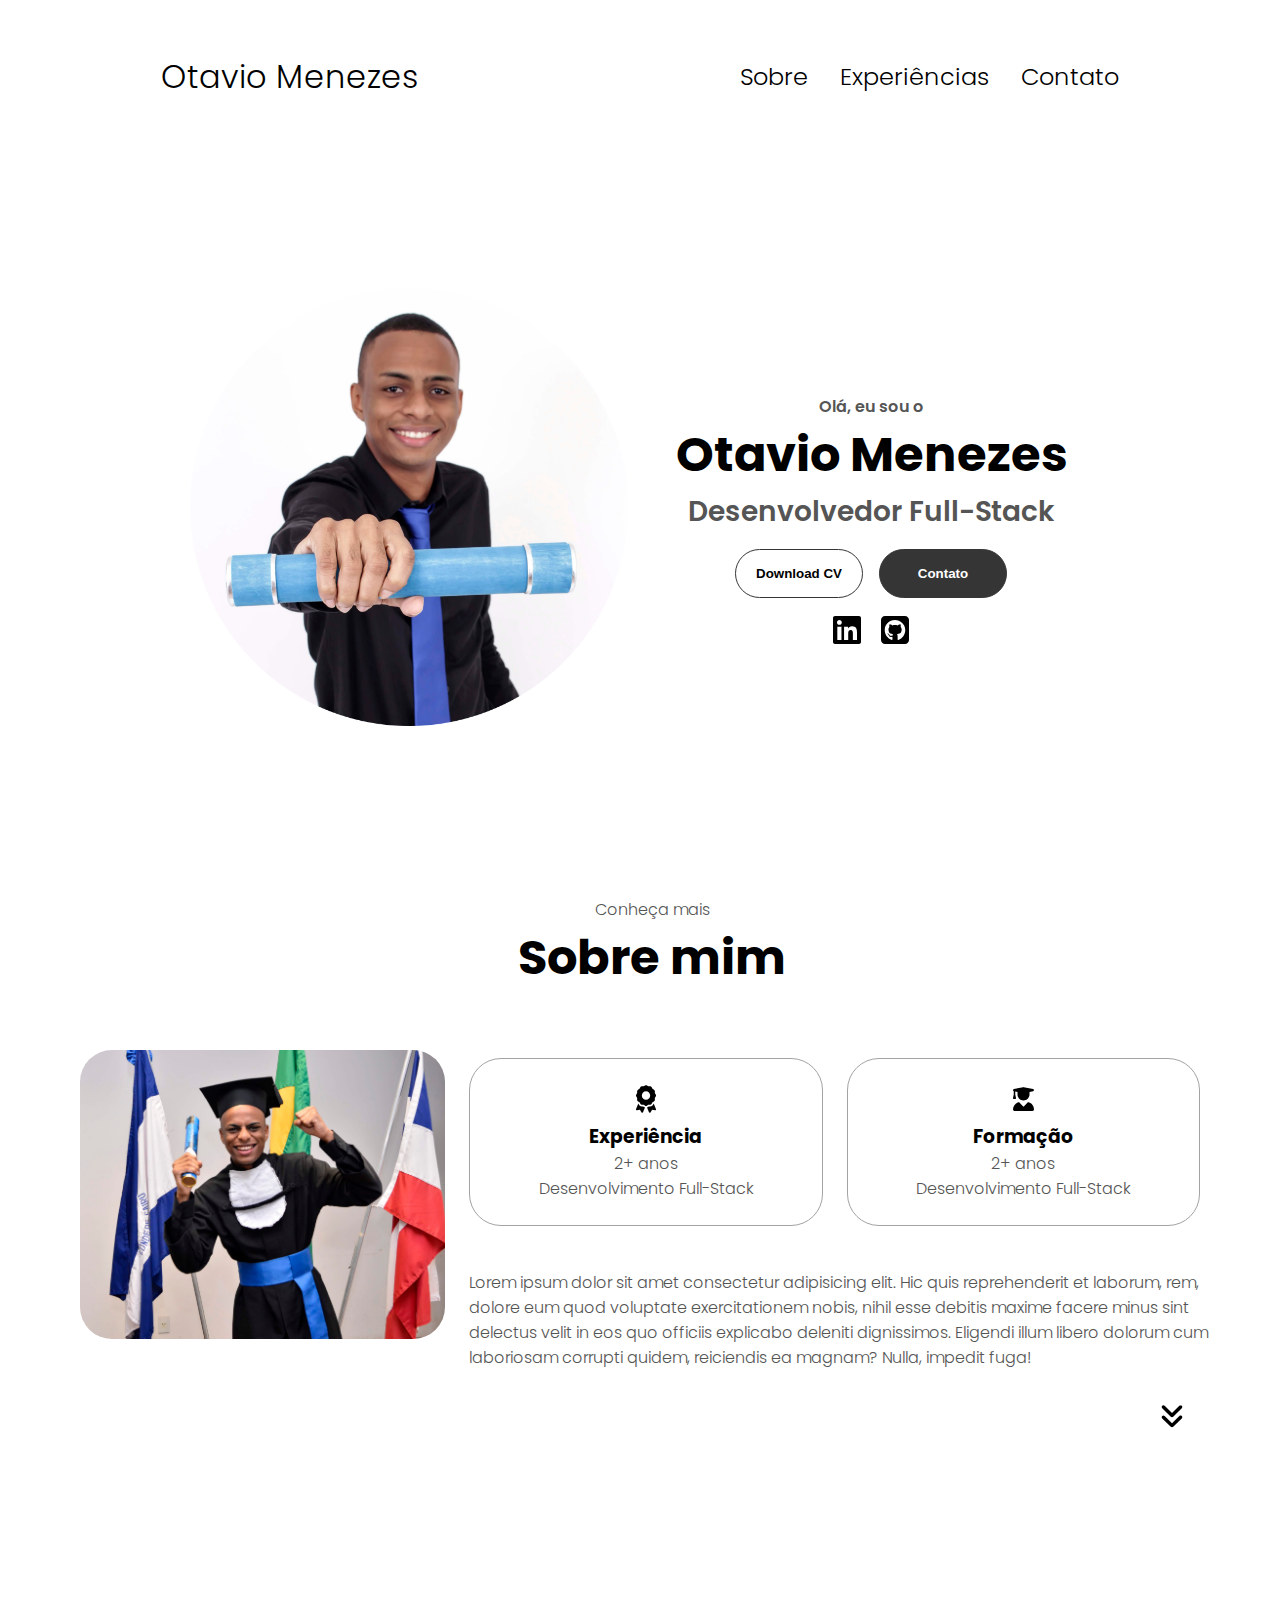
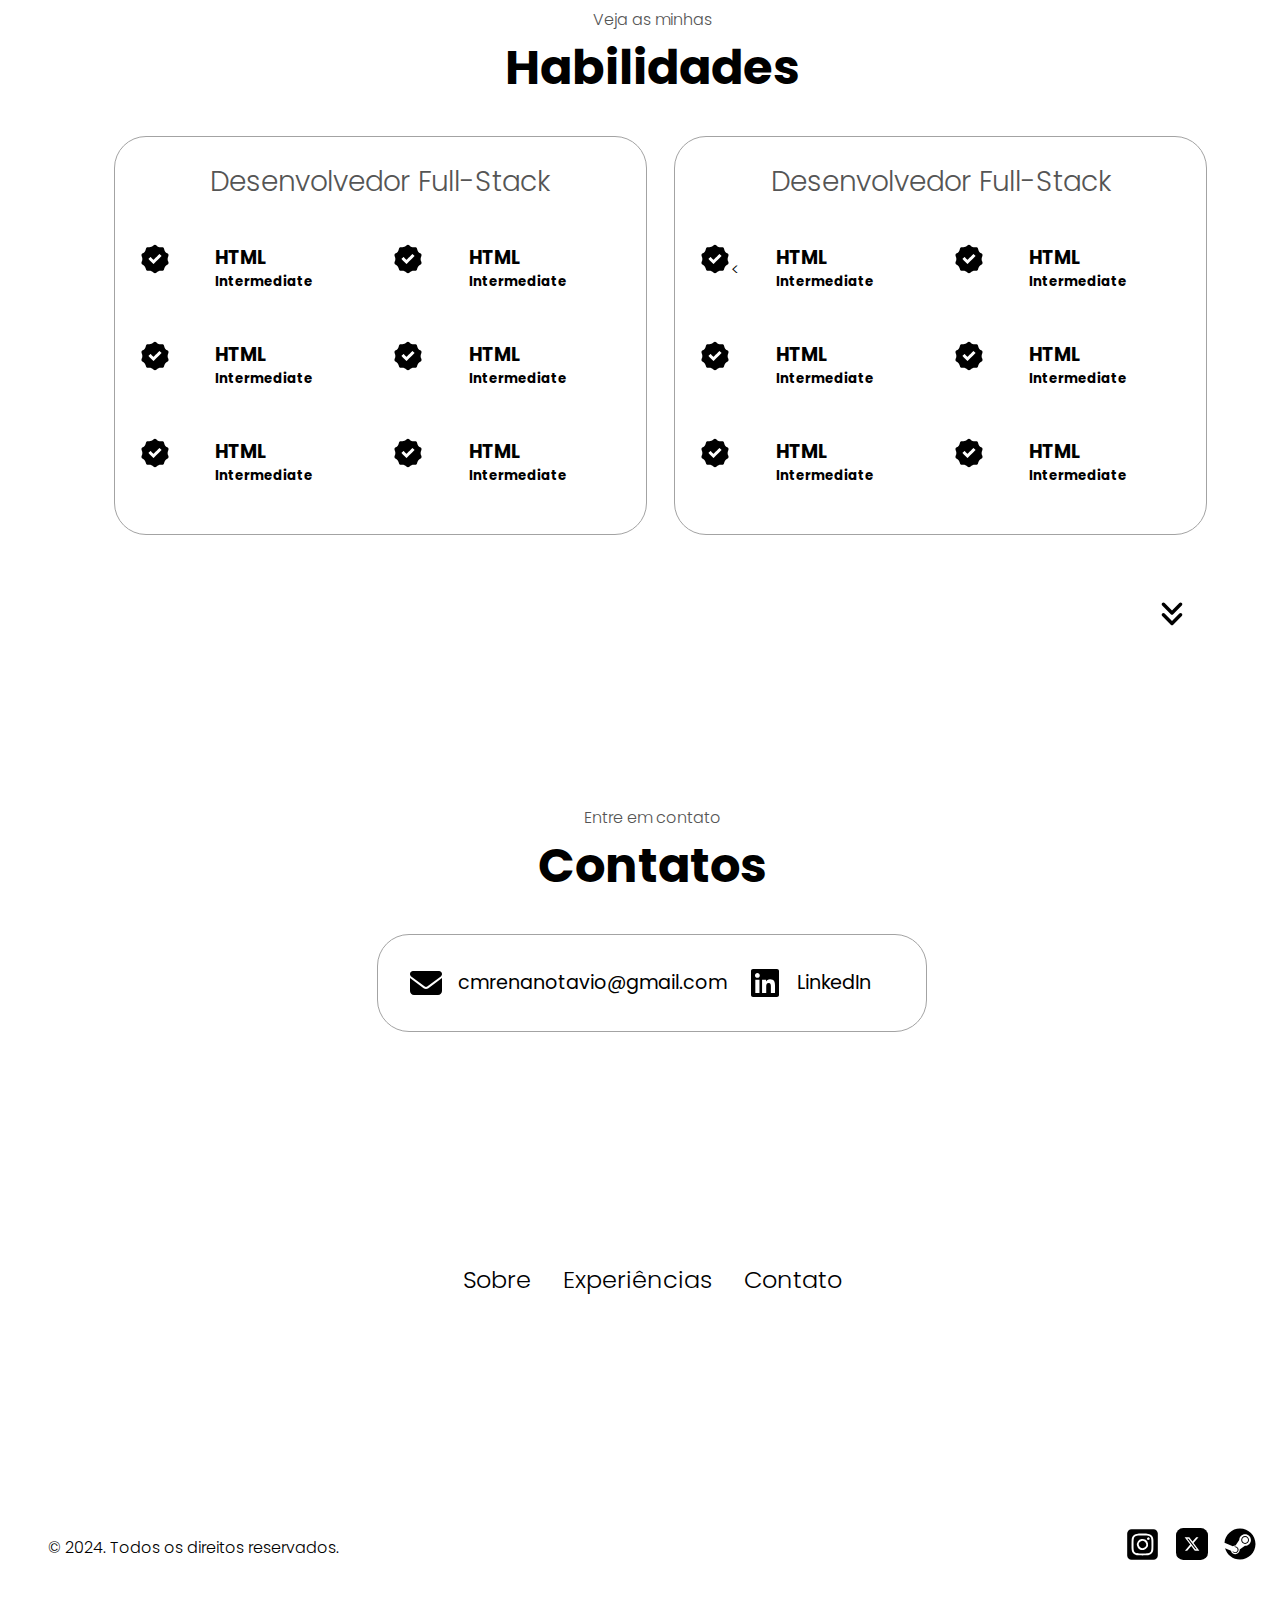
==== commit 5268a761: "add new images" ====
--- a/index.html
+++ b/index.html
@@ -3,6 +3,7 @@
 <head>
     <meta charset="UTF-8">
     <meta name="viewport" content="width=device-width, initial-scale=1.0">
+    <link rel="icon" href="assets/images/picture-profile.png" type="image/png">
     <link rel="stylesheet" href="assets/css/colors.css">
     <link rel="stylesheet" href="assets/css/media.css">
     <link rel="stylesheet" href="assets/css/style.css">
@@ -41,7 +42,7 @@
     <div class="container">
         <div class="row">
             <div class="profile-image col-lg-6 d-flex justify-content-center">
-                <img src="assets/images/img-user-default.png" alt="Foto de Perfil Otavio Menezes">
+                <img src="assets/images/picture-profile.png" alt="Foto de Perfil Otavio Menezes">
             </div>
             <div class="profile-text col-lg-6">
                 <p class="text-p1">Olá, eu sou o</p>
@@ -49,7 +50,7 @@
                 <p class="text-p2">Desenvolvedor Full-Stack</p>
                 <div class="profile-btn">
                     <button class="btn btn-secondary" onclick="openCV()">Download CV</button>
-                    <button class="btn btn-primary" onclick="location.href='./#cantact'">Contato</button>
+                    <button class="btn btn-primary" onclick="location.href='./index.html#contact'">Contato</button>
                 </div>
                 <div class="profile-socials">
                     <a href="https://www.linkedin.com/in/otaviorenan/" target="_blank">
@@ -72,7 +73,7 @@
             <h1 class="title">Sobre mim</h1>
             <div class="col-lg-4 col-sm-12 d-flex justify-content-center">
                 <div class="about-image">
-                    <img src="./assets/images/img-user-secondary.jpg" alt="Foto de Perfil">
+                    <img src="./assets/images/picture-about.jpg" alt="Foto de Perfil">
                 </div>
             </div>
             <div class="col-lg-8 col-sm-12">
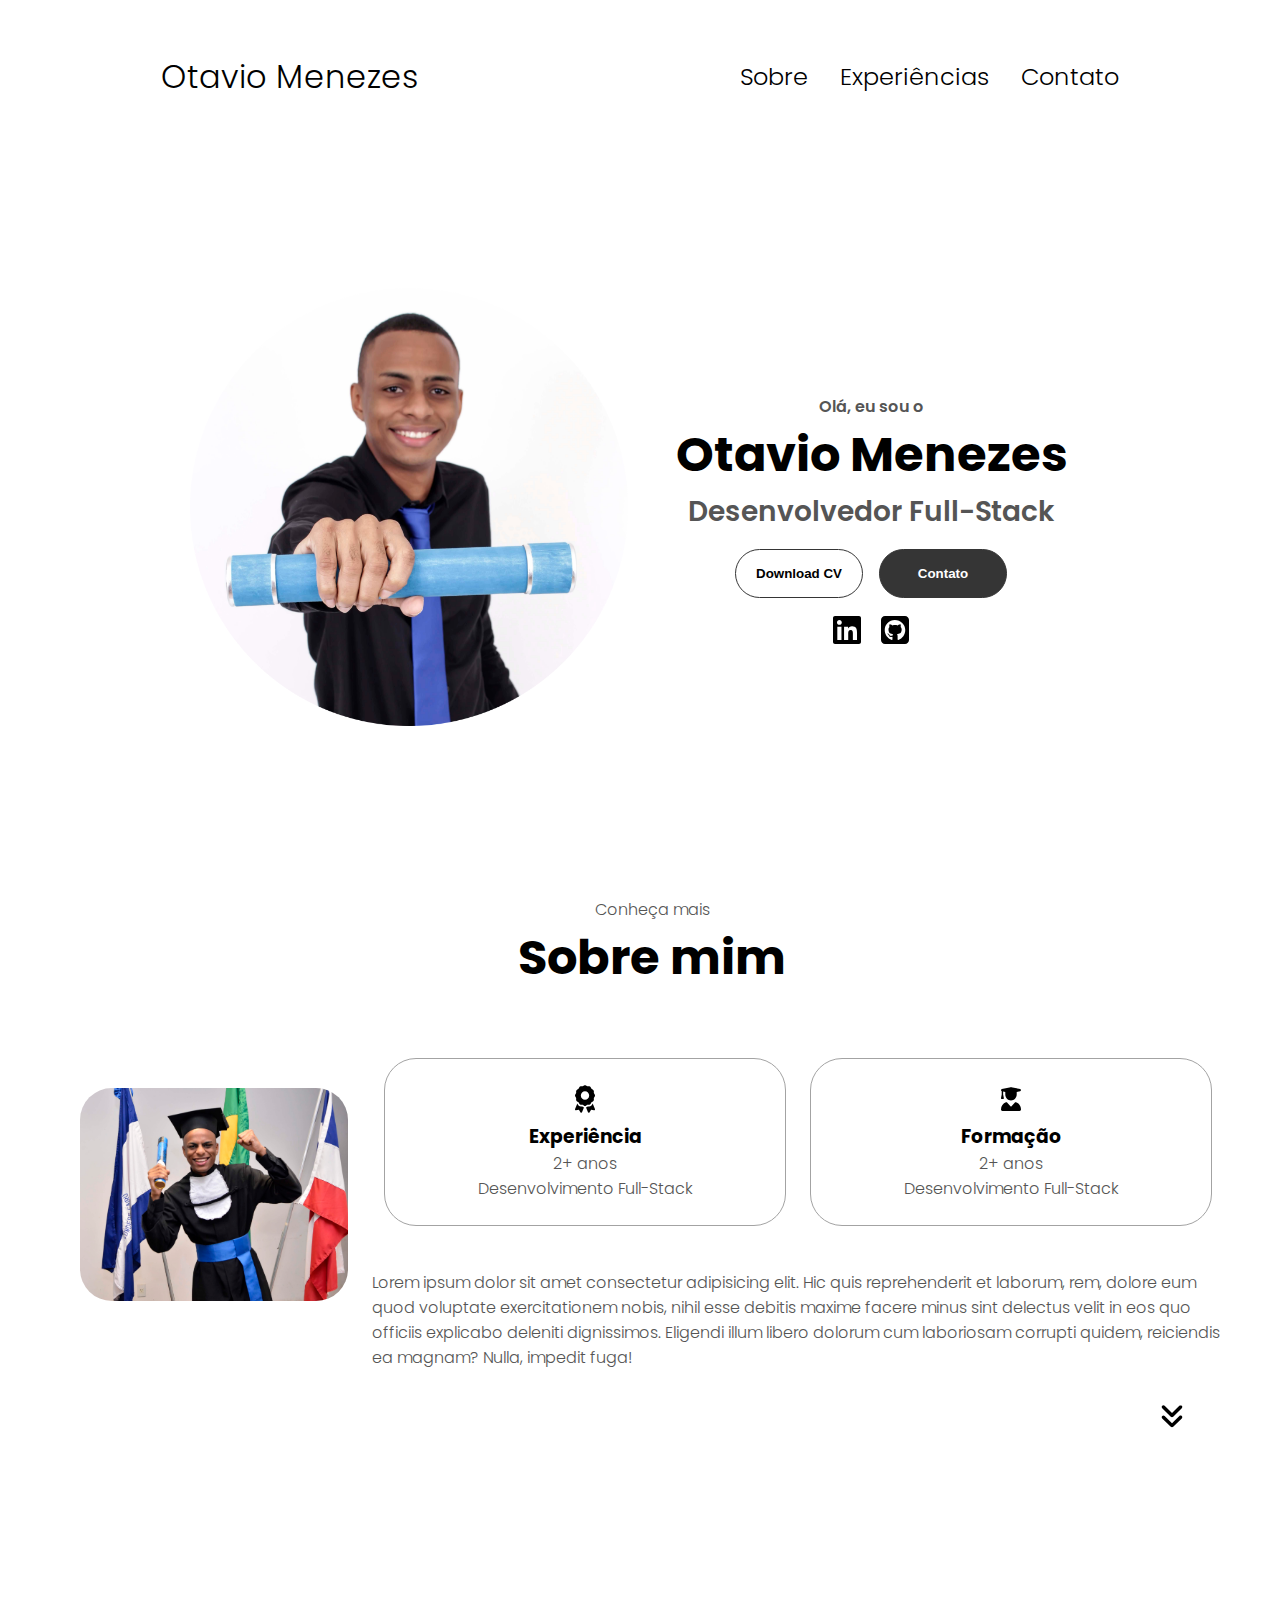
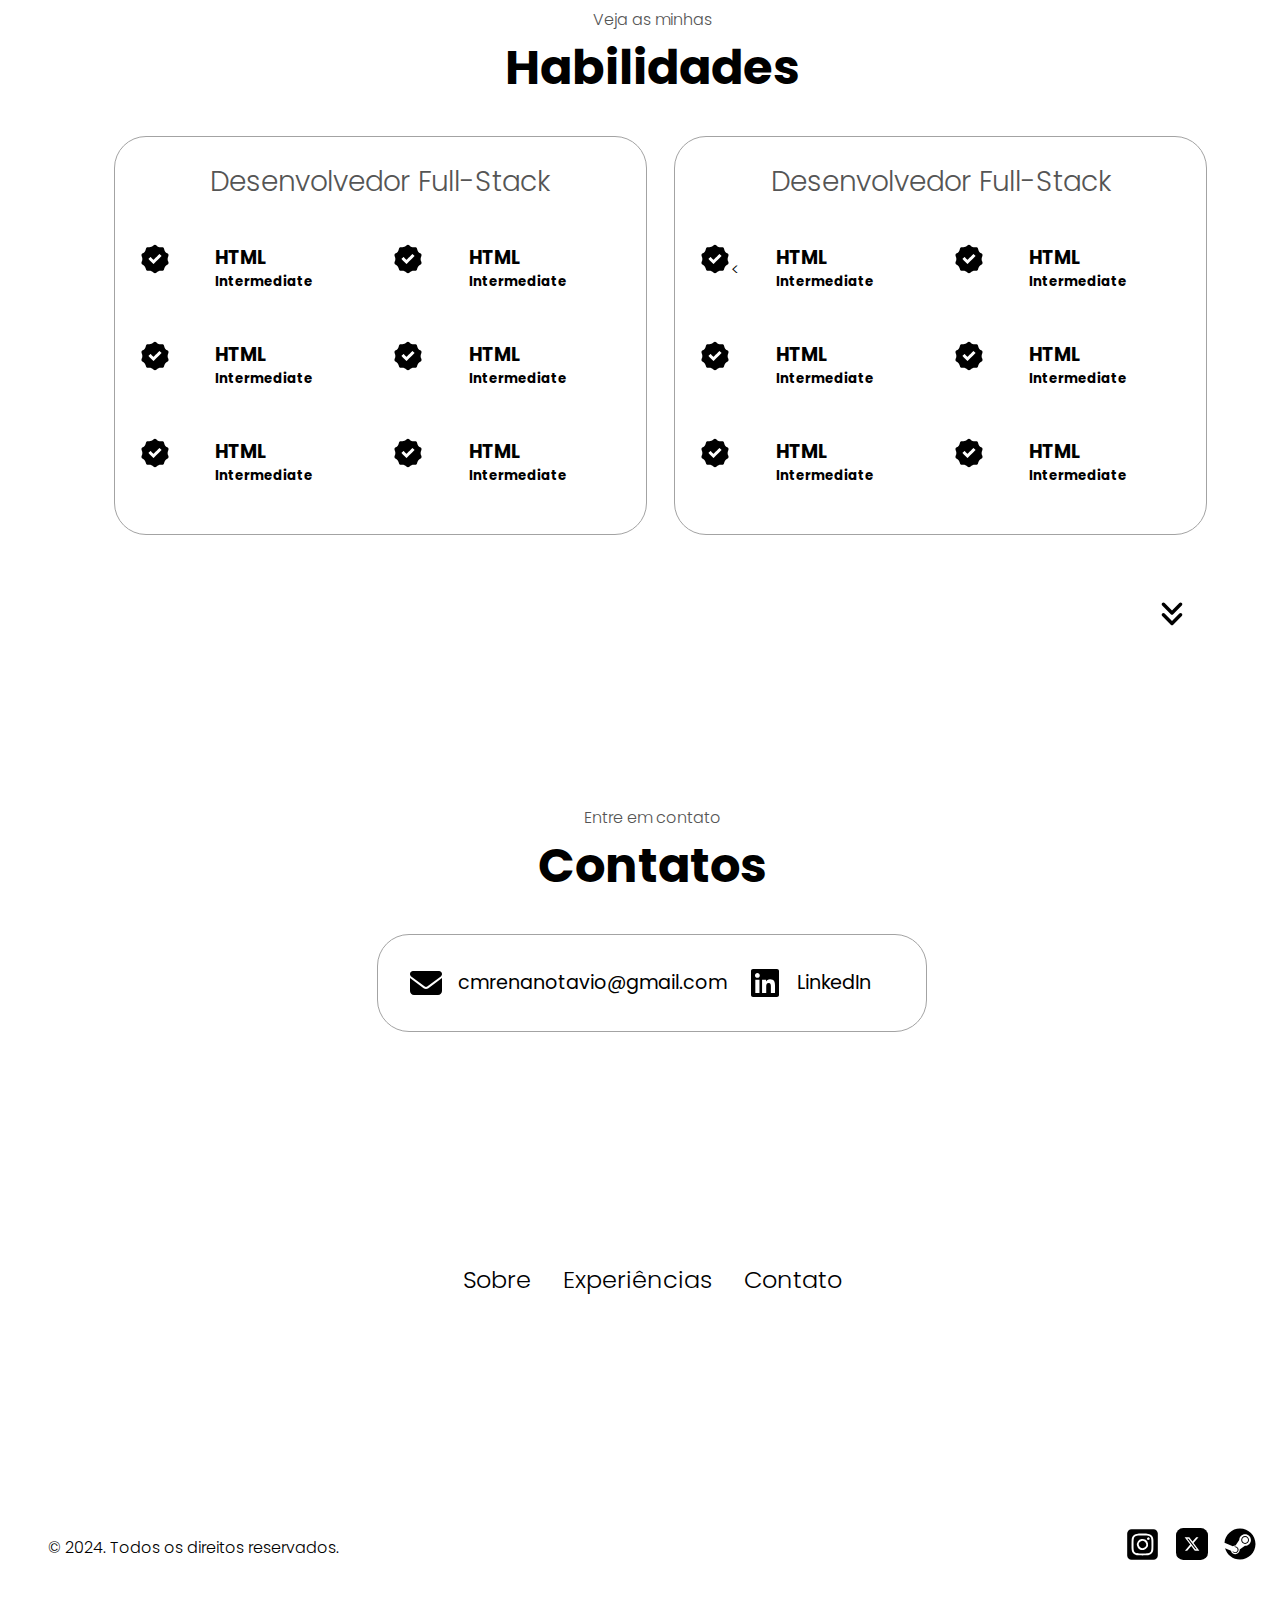
==== commit d59dd80c: "refectored about section" ====
--- a/index.html
+++ b/index.html
@@ -71,14 +71,14 @@
         <div class="row align-items-center">
             <p class="text-p1">Conheça mais</p>
             <h1 class="title">Sobre mim</h1>
-            <div class="col-lg-4 col-sm-12 d-flex justify-content-center">
+            <div class="col-lg-3 col-sm-12 d-flex justify-content-center">
                 <div class="about-image">
                     <img src="./assets/images/picture-about.jpg" alt="Foto de Perfil">
                 </div>
             </div>
-            <div class="col-lg-8 col-sm-12">
+            <div class="col-lg-9 col-sm-12">
                 <div class="about-details">
-                    <div class="about-group">
+                    <div class="about-group d-flex justify-content-center">
                         <div class="row">
                             <div class="about-item">
                                 <img class="icon" src="./assets/icons/award-solid.svg" alt="Experiência">
--- a/assets/css/media.css
+++ b/assets/css/media.css
@@ -13,7 +13,6 @@
         width: 100vh !important;
     }
 }
-
 
 @media screen and (max-width: 766px) {
     #sec-nav {
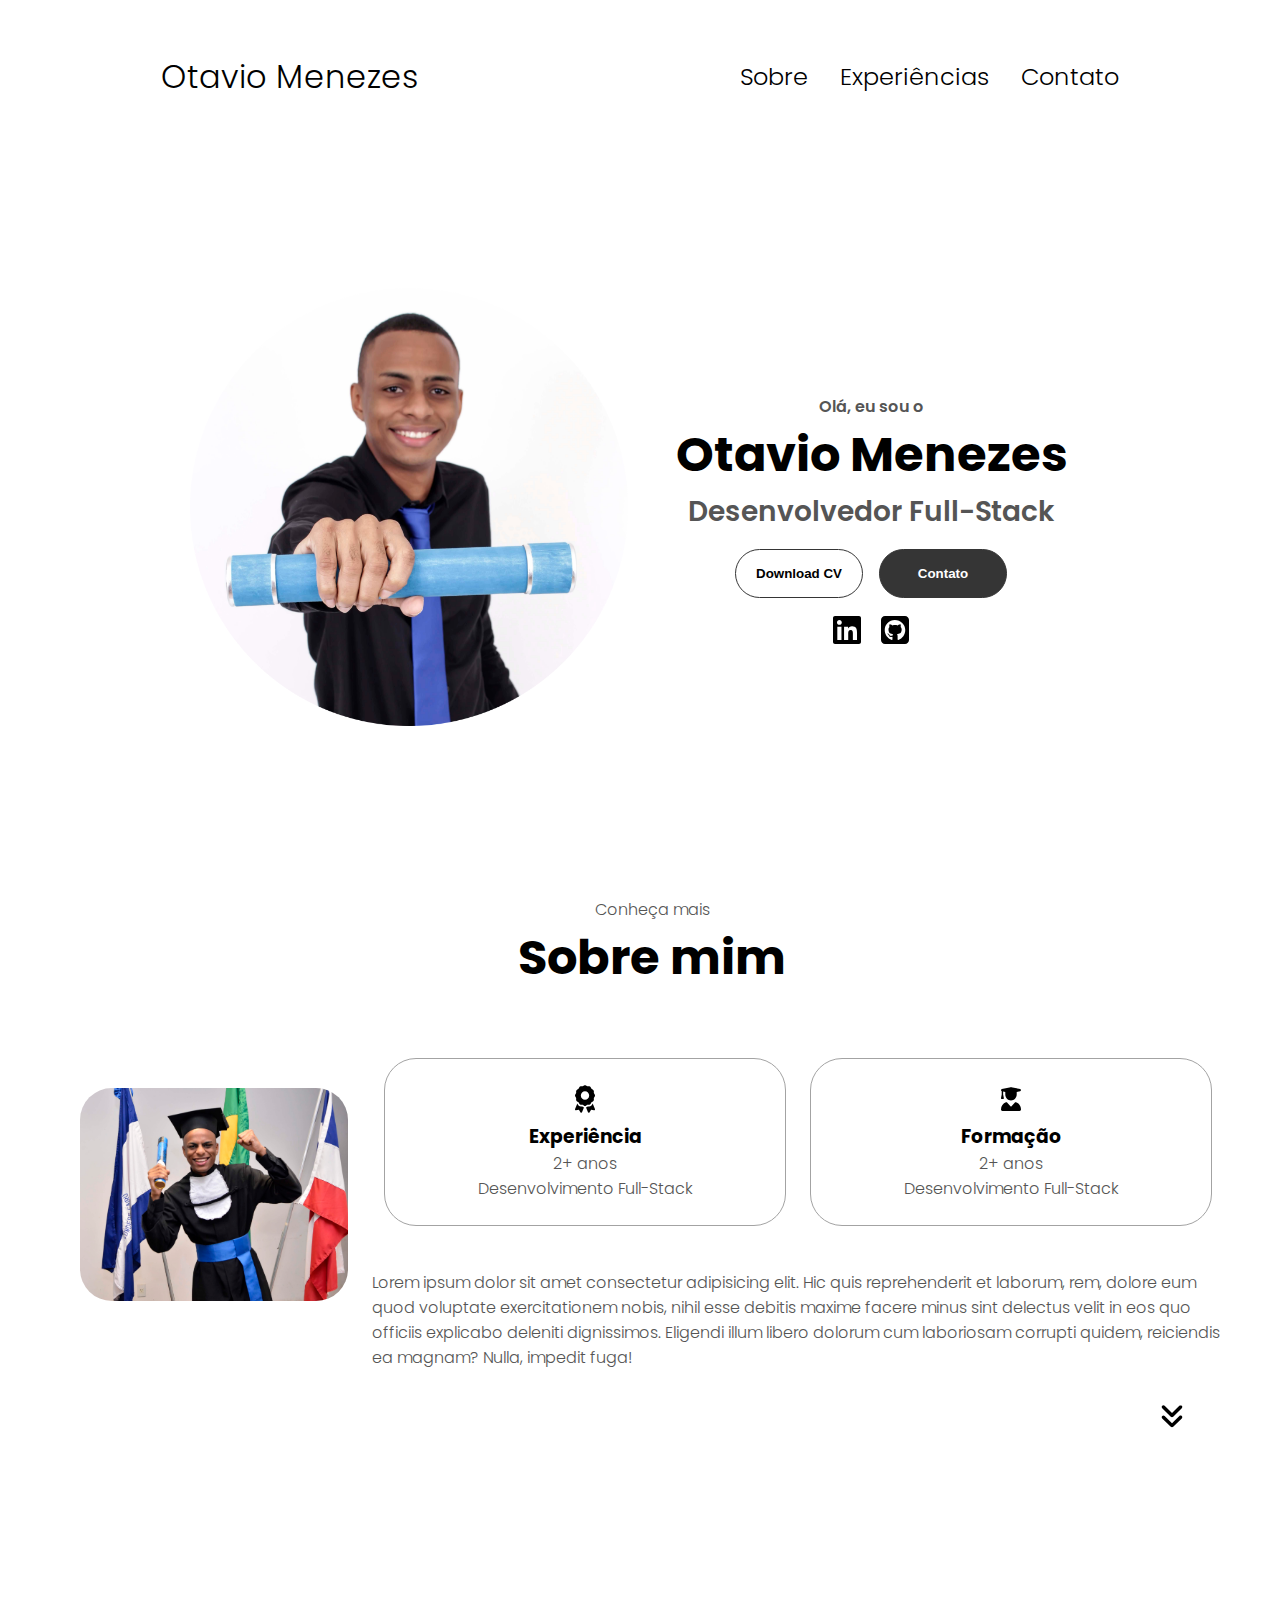
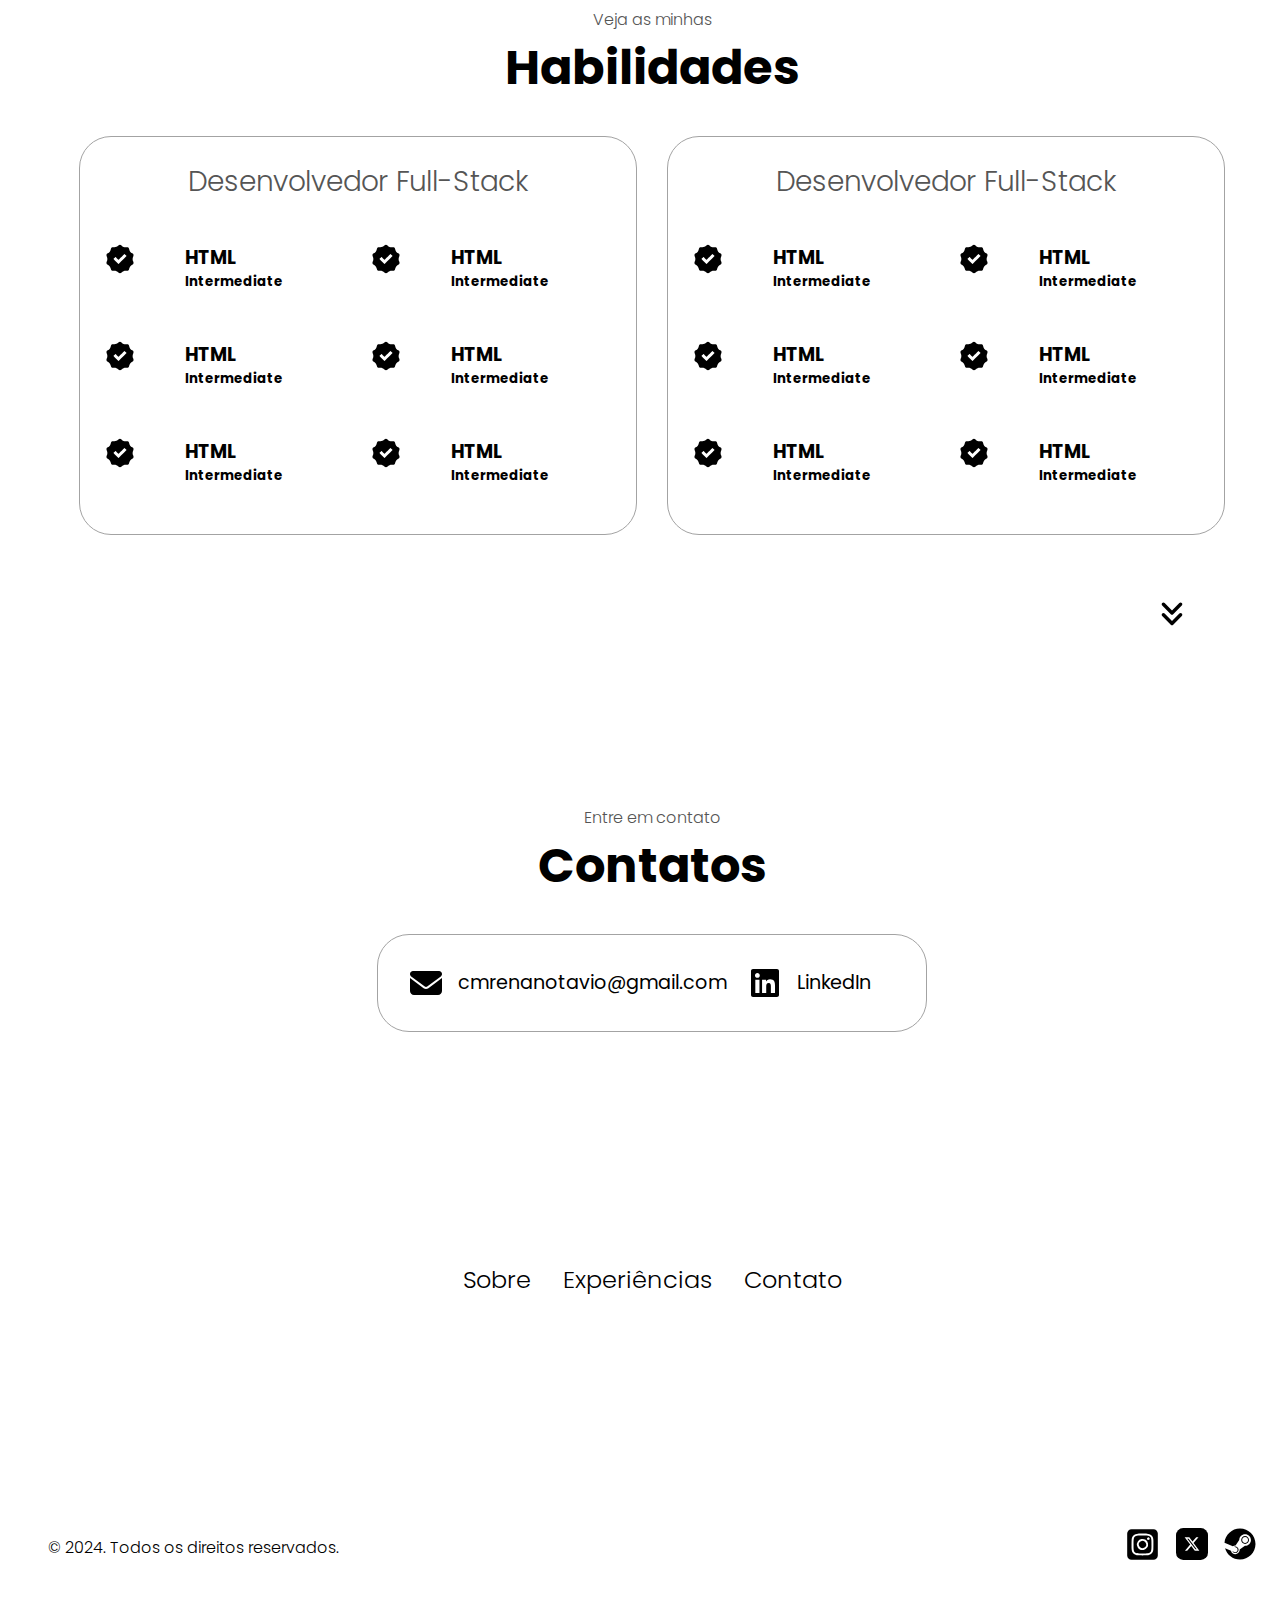
==== commit bab70ef7: "adjustment contact font size" ====
--- a/index.html
+++ b/index.html
@@ -216,7 +216,7 @@
                             <article>
                                 <div class="row">
                                     <div class="col-4">
-                                        <img class="icon" src="./assets/icons/verified-solid.svg" alt="Verified"><
+                                        <img class="icon" src="./assets/icons/verified-solid.svg" alt="Verified">
                                     </div>
                                     <div class="col-8">
                                         <h3>HTML</h3>
--- a/assets/css/media.css
+++ b/assets/css/media.css
@@ -33,4 +33,11 @@
     footer span {
         font-size: 85%;
     }
-}+}
+
+@media screen and (max-width: 360px) {
+    #contact .contact-content {
+        font-size: 16px !important;
+    }
+}
+
--- a/assets/css/style.css
+++ b/assets/css/style.css
@@ -108,9 +108,10 @@
 
 #experience,
 #about,
-#contact{
+#contact {
     .title {
         padding-bottom: 2rem;
+
     }
 }
 
@@ -328,8 +329,8 @@
 
 /* EXPERIENCE */
 #experience .experience-collection {
-    margin-left: 52px;
-    margin-right: 35px;
+    margin-left: 1rem;
+    margin-right: 1rem;
 }
 
 #experience .experience-group {
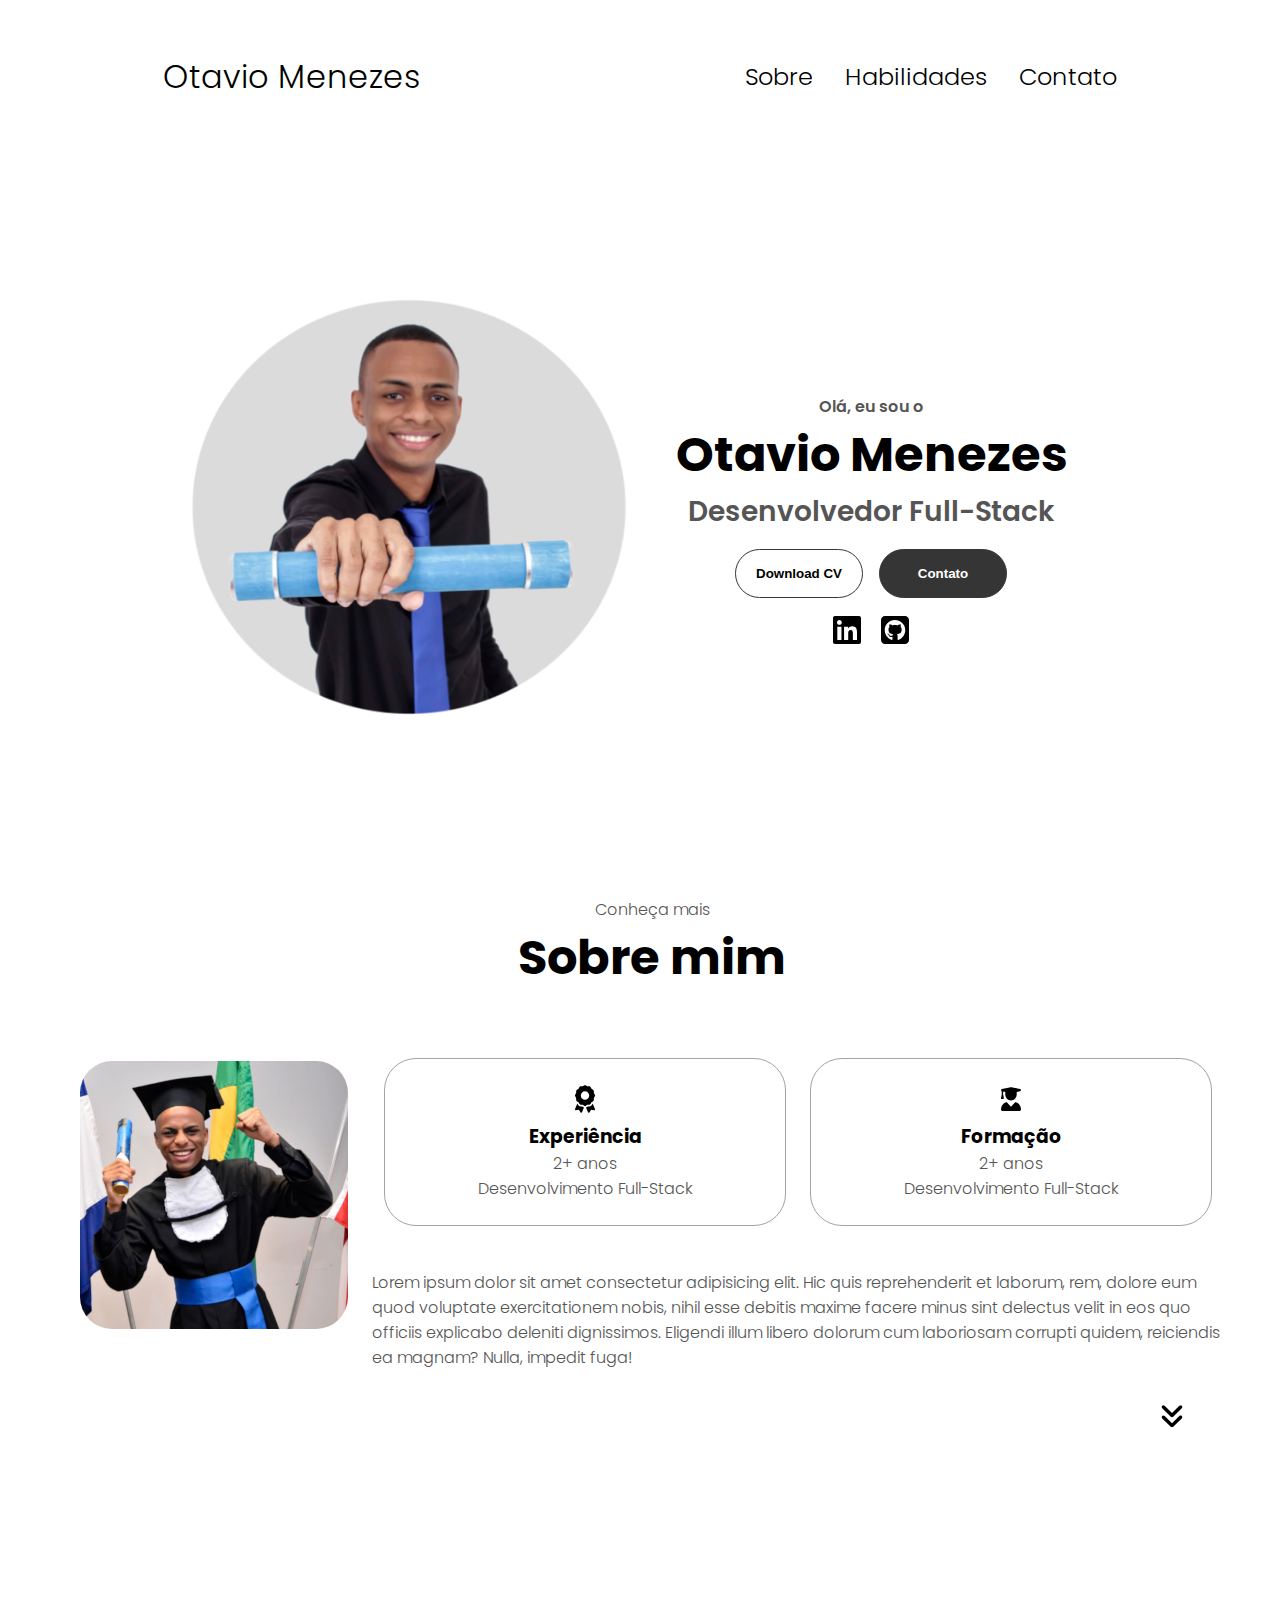
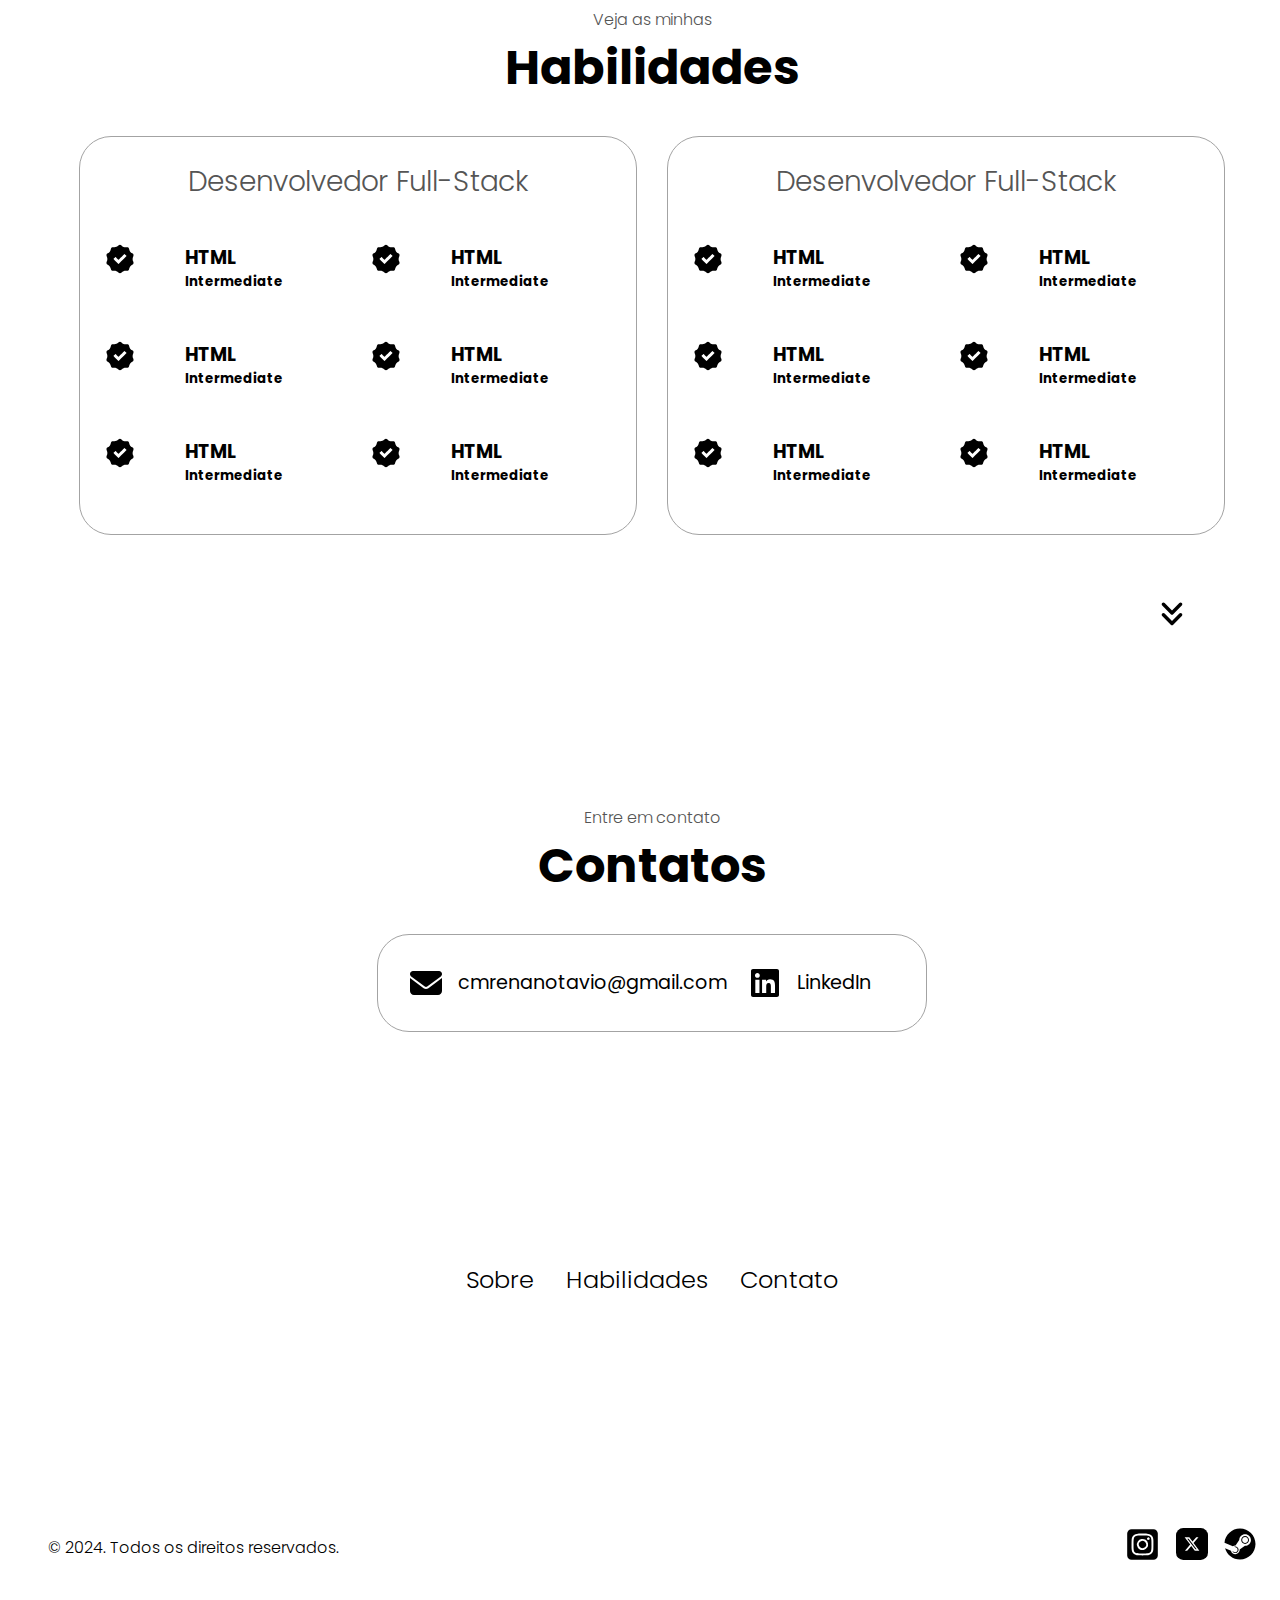
==== commit 121c7caf: "adjusts on navbar" ====
--- a/index.html
+++ b/index.html
@@ -16,7 +16,7 @@
     <div>
         <ul class="nav-links">
             <li><a href="#about">Sobre</a></li>
-            <li><a href="#experience">Experiências</a></li>
+            <li><a href="#experience">Habilidades</a></li>
             <li><a href="#contact">Contato</a></li>
         </ul>
     </div>
@@ -32,7 +32,7 @@
         </button>
         <dl class="hamburger-links">
             <dt><a href="#about" onclick="toggleMenu();">Sobre</a></dt>
-            <dt><a href="#experience" onclick="toggleMenu();">Experiências</a></dt>
+            <dt><a href="#experience" onclick="toggleMenu();">Habilidades</a></dt>
             <dt><a href="#contact" onclick="toggleMenu();">Contato</a></dt>
         </dl>
     </div>
@@ -341,7 +341,7 @@
                         <a href="#about">Sobre</a>
                     </li>
                     <li>
-                        <a href="#experience">Experiências</a>
+                        <a href="#experience">Habilidades</a>
                     </li>
                     <li>
                         <a href="#contact">Contato</a>
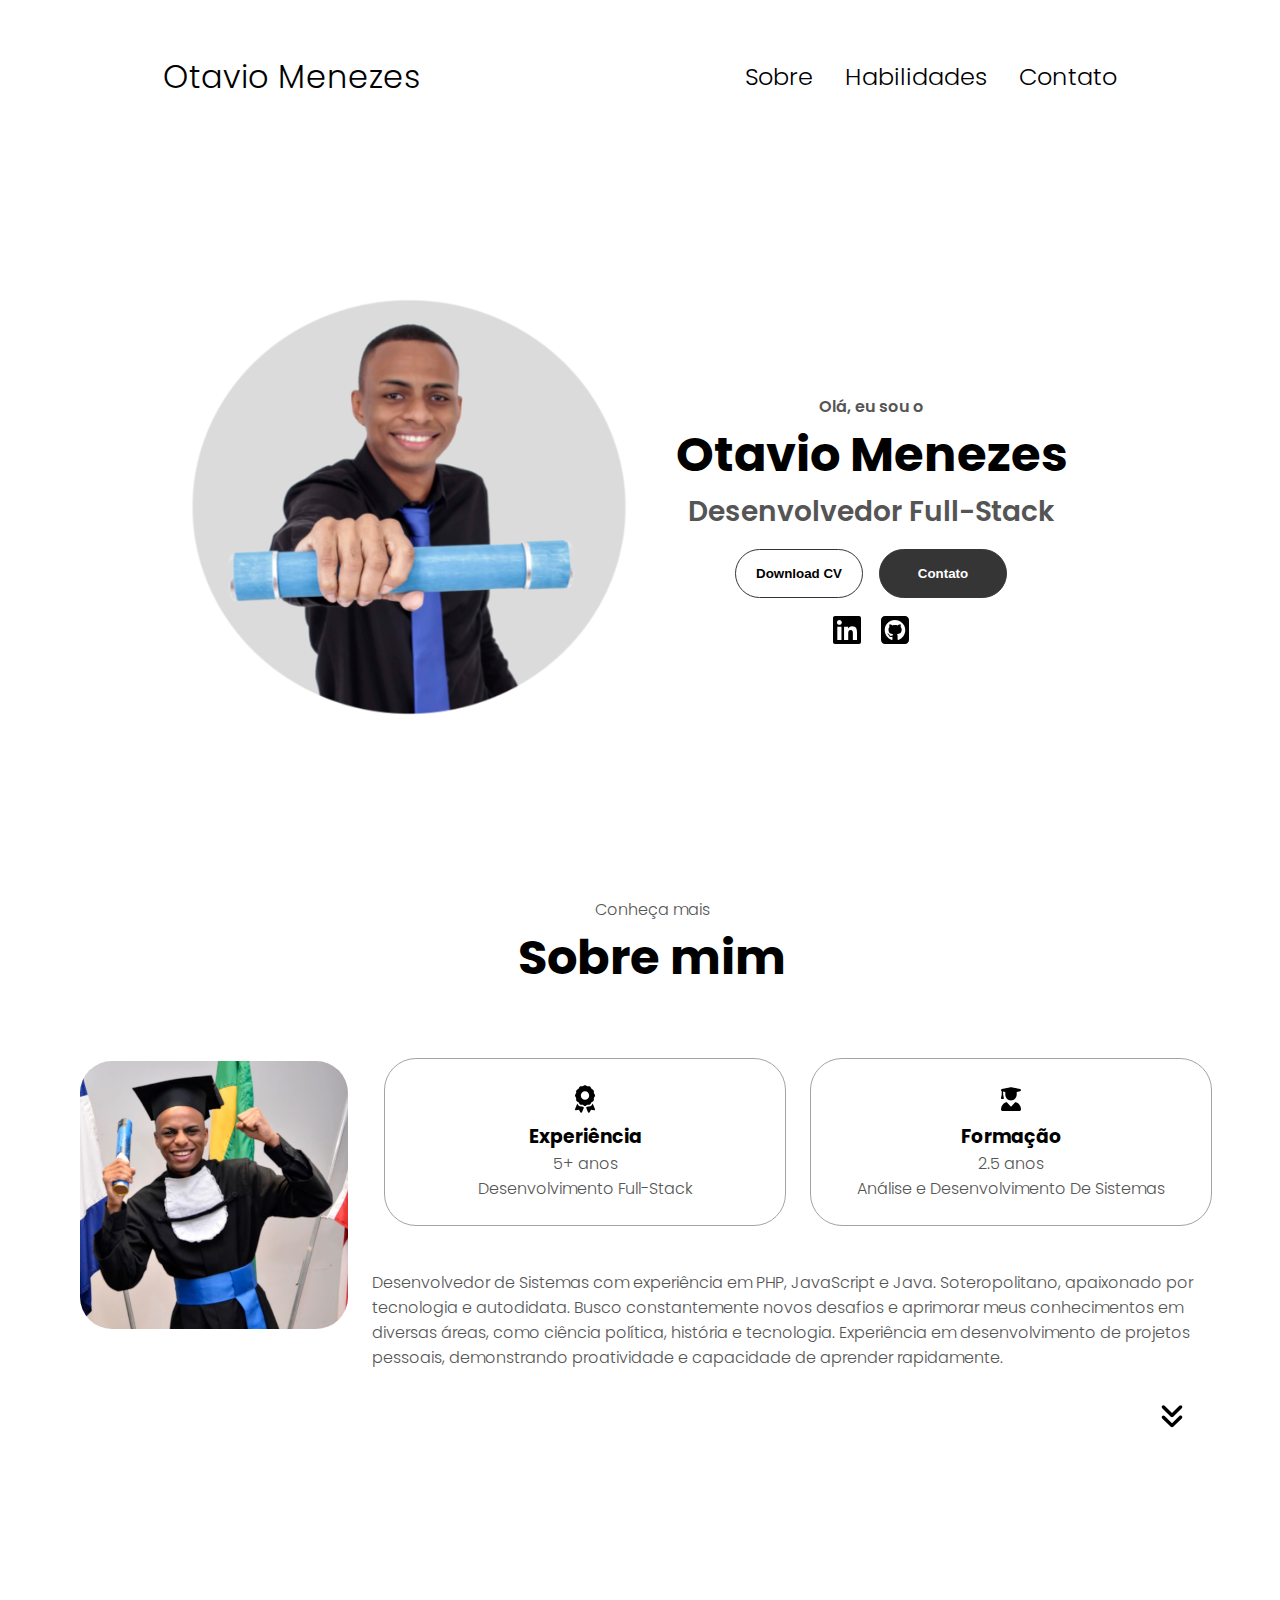
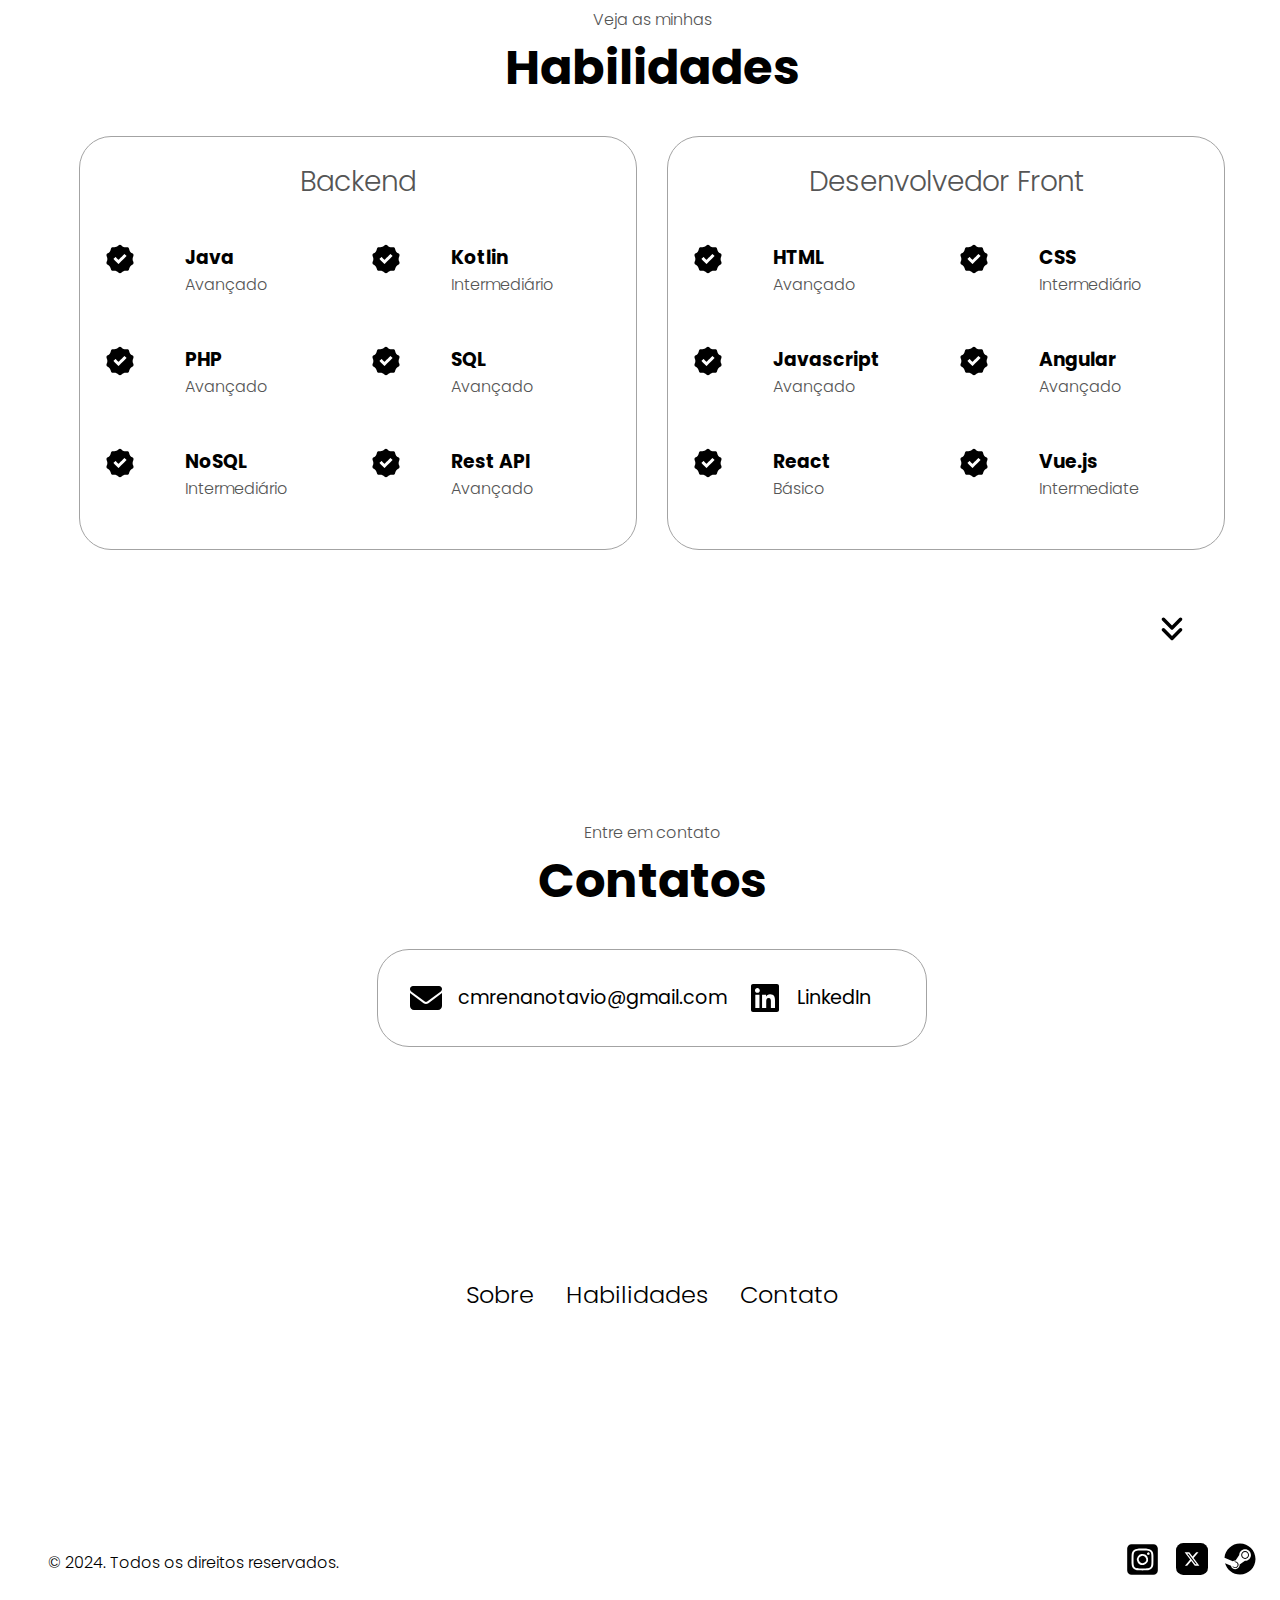
==== commit 28e731f1: "insert new informations" ====
--- a/index.html
+++ b/index.html
@@ -83,22 +83,23 @@
                             <div class="about-item">
                                 <img class="icon" src="./assets/icons/award-solid.svg" alt="Experiência">
                                 <h3>Experiência</h3>
-                                <p>2+ anos <br> Desenvolvimento Full-Stack</p>
+                                <p>5+ anos <br> Desenvolvimento Full-Stack</p>
                             </div>
                             <div class="about-item">
                                 <img class="icon" src="./assets/icons/user-graduate-solid.svg" alt="Formação">
                                 <h3>Formação</h3>
-                                <p>2+ anos <br> Desenvolvimento Full-Stack</p>
+                                <p>2.5 anos <br> Análise e Desenvolvimento De Sistemas</p>
                             </div>
                         </div>
                     </div>
 
                     <div class="container-text">
                         <p>
-                            Lorem ipsum dolor sit amet consectetur adipisicing elit. Hic quis reprehenderit et laborum,
-                            rem, dolore eum quod voluptate exercitationem nobis, nihil esse debitis maxime facere minus
-                            sint delectus velit in eos quo officiis explicabo deleniti dignissimos. Eligendi illum
-                            libero dolorum cum laboriosam corrupti quidem, reiciendis ea magnam? Nulla, impedit fuga!
+                            Desenvolvedor de Sistemas com experiência em PHP, JavaScript e Java. Soteropolitano,
+                            apaixonado por tecnologia e autodidata. Busco constantemente novos desafios e aprimorar meus
+                            conhecimentos em diversas áreas, como ciência política, história e tecnologia. Experiência
+                            em desenvolvimento de projetos pessoais, demonstrando proatividade e capacidade de aprender
+                            rapidamente.
                         </p>
                     </div>
                 </div>
@@ -124,7 +125,7 @@
         <div class="row experience-collection">
             <div class="col-md-6 d-flex justify-content-center align-items-center">
                 <div class="experience-group">
-                    <p class="text-p2">Desenvolvedor Full-Stack</p>
+                    <p class="text-p2">Backend</p>
                     <div class="row">
                         <div class="col-12 col-sm-6">
                             <article>
@@ -133,73 +134,73 @@
                                         <img class="icon" src="./assets/icons/verified-solid.svg" alt="Verified">
                                     </div>
                                     <div class="col-8">
-                                        <h3>HTML</h3>
-                                        <h5>Intermediate</h5>
-                                    </div>
-                                </div>
-                            </article>
-                        </div>
-                        <div class="col-12 col-sm-6">
-                            <article>
-                                <div class="row">
-                                    <div class="col-4">
-                                        <img class="icon" src="./assets/icons/verified-solid.svg" alt="Verified">
-                                    </div>
-                                    <div class="col-8">
-                                        <h3>HTML</h3>
-                                        <h5>Intermediate</h5>
-                                    </div>
-                                </div>
-                            </article>
-                        </div>
-                        <div class="col-12 col-sm-6">
-                            <article>
-                                <div class="row">
-                                    <div class="col-4">
-                                        <img class="icon" src="./assets/icons/verified-solid.svg" alt="Verified">
-                                    </div>
-                                    <div class="col-8">
-                                        <h3>HTML</h3>
-                                        <h5>Intermediate</h5>
-                                    </div>
-                                </div>
-                            </article>
-                        </div>
-                        <div class="col-12 col-sm-6">
-                            <article>
-                                <div class="row">
-                                    <div class="col-4">
-                                        <img class="icon" src="./assets/icons/verified-solid.svg" alt="Verified">
-                                    </div>
-                                    <div class="col-8">
-                                        <h3>HTML</h3>
-                                        <h5>Intermediate</h5>
-                                    </div>
-                                </div>
-                            </article>
-                        </div>
-                        <div class="col-12 col-sm-6">
-                            <article>
-                                <div class="row">
-                                    <div class="col-4">
-                                        <img class="icon" src="./assets/icons/verified-solid.svg" alt="Verified">
-                                    </div>
-                                    <div class="col-8">
-                                        <h3>HTML</h3>
-                                        <h5>Intermediate</h5>
-                                    </div>
-                                </div>
-                            </article>
-                        </div>
-                        <div class="col-12 col-sm-6">
-                            <article>
-                                <div class="row">
-                                    <div class="col-4">
-                                        <img class="icon" src="./assets/icons/verified-solid.svg" alt="Verified">
-                                    </div>
-                                    <div class="col-8">
-                                        <h3>HTML</h3>
-                                        <h5>Intermediate</h5>
+                                        <h3>Java</h3>
+                                        <p>Avançado</p>
+                                    </div>
+                                </div>
+                            </article>
+                        </div>
+                        <div class="col-12 col-sm-6">
+                            <article>
+                                <div class="row">
+                                    <div class="col-4">
+                                        <img class="icon" src="./assets/icons/verified-solid.svg" alt="Verified">
+                                    </div>
+                                    <div class="col-8">
+                                        <h3>Kotlin</h3>
+                                        <p>Intermediário</p>
+                                    </div>
+                                </div>
+                            </article>
+                        </div>
+                        <div class="col-12 col-sm-6">
+                            <article>
+                                <div class="row">
+                                    <div class="col-4">
+                                        <img class="icon" src="./assets/icons/verified-solid.svg" alt="Verified">
+                                    </div>
+                                    <div class="col-8">
+                                        <h3>PHP</h3>
+                                        <p>Avançado</p>
+                                    </div>
+                                </div>
+                            </article>
+                        </div>
+                        <div class="col-12 col-sm-6">
+                            <article>
+                                <div class="row">
+                                    <div class="col-4">
+                                        <img class="icon" src="./assets/icons/verified-solid.svg" alt="Verified">
+                                    </div>
+                                    <div class="col-8">
+                                        <h3>SQL</h3>
+                                        <p>Avançado</p>
+                                    </div>
+                                </div>
+                            </article>
+                        </div>
+                        <div class="col-12 col-sm-6">
+                            <article>
+                                <div class="row">
+                                    <div class="col-4">
+                                        <img class="icon" src="./assets/icons/verified-solid.svg" alt="Verified">
+                                    </div>
+                                    <div class="col-8">
+                                        <h3>NoSQL</h3>
+                                        <p>Intermediário</p>
+                                    </div>
+                                </div>
+                            </article>
+                        </div>
+                        <div class="col-12 col-sm-6">
+                            <article>
+                                <div class="row">
+                                    <div class="col-4">
+                                        <img class="icon" src="./assets/icons/verified-solid.svg" alt="Verified">
+                                    </div>
+                                    <div class="col-8">
+                                        <h3>Rest API</h3>
+                                        <p>Avançado</p>
                                     </div>
                                 </div>
                             </article>
@@ -210,7 +211,7 @@
 
             <div class="col-md-6 d-flex justify-content-center align-items-center">
                 <div class="experience-group">
-                    <p class="text-p2">Desenvolvedor Full-Stack</p>
+                    <p class="text-p2">Desenvolvedor Front</p>
                     <div class="row">
                         <div class="col-12 col-sm-6">
                             <article>
@@ -220,72 +221,72 @@
                                     </div>
                                     <div class="col-8">
                                         <h3>HTML</h3>
-                                        <h5>Intermediate</h5>
-                                    </div>
-                                </div>
-                            </article>
-                        </div>
-                        <div class="col-12 col-sm-6">
-                            <article>
-                                <div class="row">
-                                    <div class="col-4">
-                                        <img class="icon" src="./assets/icons/verified-solid.svg" alt="Verified">
-                                    </div>
-                                    <div class="col-8">
-                                        <h3>HTML</h3>
-                                        <h5>Intermediate</h5>
-                                    </div>
-                                </div>
-                            </article>
-                        </div>
-                        <div class="col-12 col-sm-6">
-                            <article>
-                                <div class="row">
-                                    <div class="col-4">
-                                        <img class="icon" src="./assets/icons/verified-solid.svg" alt="Verified">
-                                    </div>
-                                    <div class="col-8">
-                                        <h3>HTML</h3>
-                                        <h5>Intermediate</h5>
-                                    </div>
-                                </div>
-                            </article>
-                        </div>
-                        <div class="col-12 col-sm-6">
-                            <article>
-                                <div class="row">
-                                    <div class="col-4">
-                                        <img class="icon" src="./assets/icons/verified-solid.svg" alt="Verified">
-                                    </div>
-                                    <div class="col-8">
-                                        <h3>HTML</h3>
-                                        <h5>Intermediate</h5>
-                                    </div>
-                                </div>
-                            </article>
-                        </div>
-                        <div class="col-12 col-sm-6">
-                            <article>
-                                <div class="row">
-                                    <div class="col-4">
-                                        <img class="icon" src="./assets/icons/verified-solid.svg" alt="Verified">
-                                    </div>
-                                    <div class="col-8">
-                                        <h3>HTML</h3>
-                                        <h5>Intermediate</h5>
-                                    </div>
-                                </div>
-                            </article>
-                        </div>
-                        <div class="col-12 col-sm-6">
-                            <article>
-                                <div class="row">
-                                    <div class="col-4">
-                                        <img class="icon" src="./assets/icons/verified-solid.svg" alt="Verified">
-                                    </div>
-                                    <div class="col-8">
-                                        <h3>HTML</h3>
-                                        <h5>Intermediate</h5>
+                                        <p>Avançado</p>
+                                    </div>
+                                </div>
+                            </article>
+                        </div>
+                        <div class="col-12 col-sm-6">
+                            <article>
+                                <div class="row">
+                                    <div class="col-4">
+                                        <img class="icon" src="./assets/icons/verified-solid.svg" alt="Verified">
+                                    </div>
+                                    <div class="col-8">
+                                        <h3>CSS</h3>
+                                        <p>Intermediário</p>
+                                    </div>
+                                </div>
+                            </article>
+                        </div>
+                        <div class="col-12 col-sm-6">
+                            <article>
+                                <div class="row">
+                                    <div class="col-4">
+                                        <img class="icon" src="./assets/icons/verified-solid.svg" alt="Verified">
+                                    </div>
+                                    <div class="col-8">
+                                        <h3>Javascript</h3>
+                                        <p>Avançado</p>
+                                    </div>
+                                </div>
+                            </article>
+                        </div>
+                        <div class="col-12 col-sm-6">
+                            <article>
+                                <div class="row">
+                                    <div class="col-4">
+                                        <img class="icon" src="./assets/icons/verified-solid.svg" alt="Verified">
+                                    </div>
+                                    <div class="col-8">
+                                        <h3>Angular</h3>
+                                        <p>Avançado</p>
+                                    </div>
+                                </div>
+                            </article>
+                        </div>
+                        <div class="col-12 col-sm-6">
+                            <article>
+                                <div class="row">
+                                    <div class="col-4">
+                                        <img class="icon" src="./assets/icons/verified-solid.svg" alt="Verified">
+                                    </div>
+                                    <div class="col-8">
+                                        <h3>React</h3>
+                                        <p>Básico</p>
+                                    </div>
+                                </div>
+                            </article>
+                        </div>
+                        <div class="col-12 col-sm-6">
+                            <article>
+                                <div class="row">
+                                    <div class="col-4">
+                                        <img class="icon" src="./assets/icons/verified-solid.svg" alt="Verified">
+                                    </div>
+                                    <div class="col-8">
+                                        <h3>Vue.js</h3>
+                                        <p>Intermediate</p>
                                     </div>
                                 </div>
                             </article>
@@ -374,7 +375,7 @@
                     </div>
 
                     <div class="ms-3">
-                        <a href="https://steamcommunity.com/id/_seuporra/" target="_blank">
+                        <a href="https://steamcommunity.com/id/_otaviorenan/" target="_blank">
                             <img class="icon" src="./assets/icons/steam-brands-solid.svg" alt="Steam">
                         </a>
                     </div>
